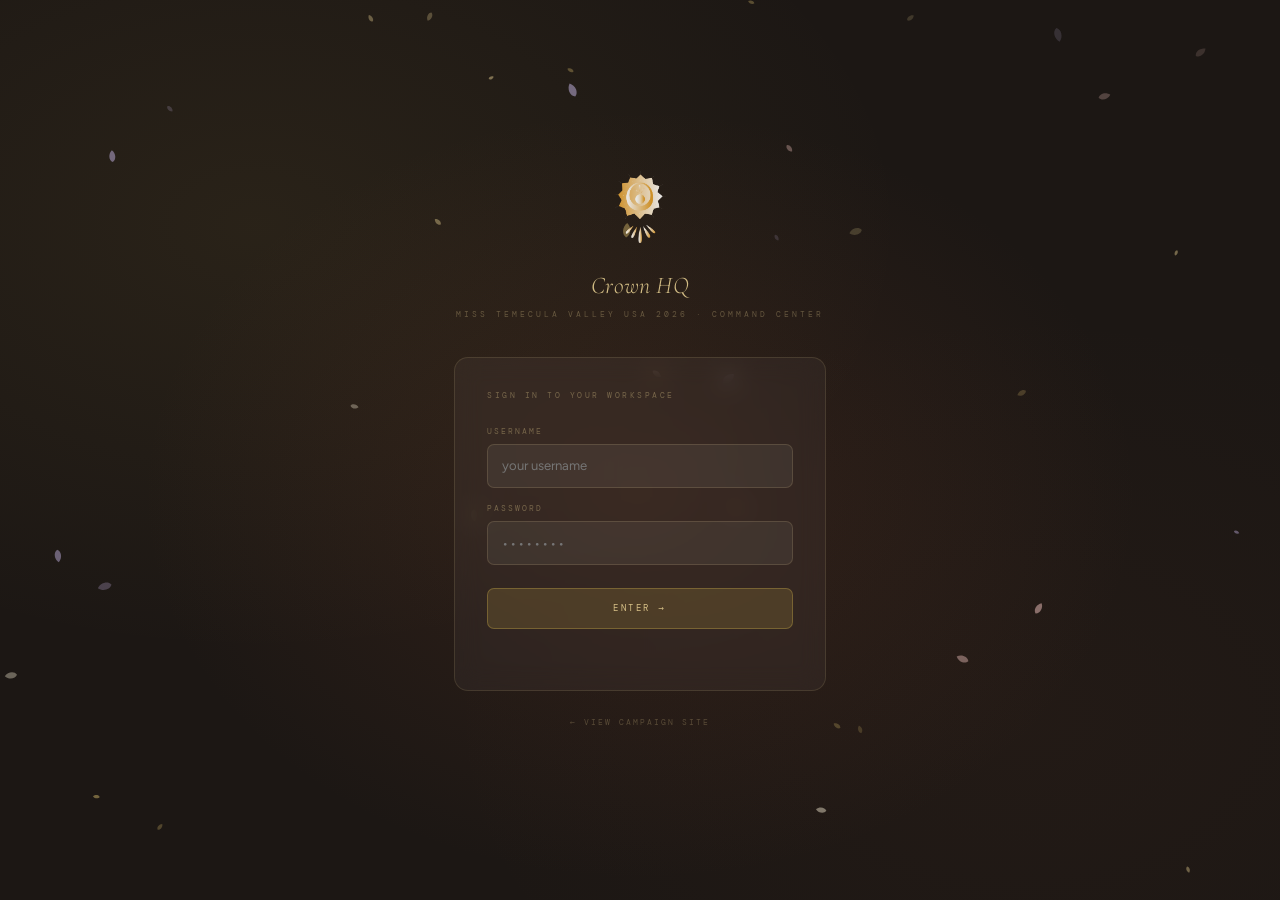
==== index.html @ e9ed10e1 "updated edit mode" ====
<!DOCTYPE html>
<html lang="en">
<head>
<meta charset="UTF-8">
<meta name="viewport" content="width=device-width, initial-scale=1.0">
<title>STARDOM — Amelia Arabe</title>
<link href="https://fonts.googleapis.com/css2?family=Cormorant:ital,wght@0,300;0,400;0,500;1,300;1,400;1,500&family=Plus+Jakarta+Sans:wght@300;400;500;600&family=DM+Mono:wght@300;400&display=swap" rel="stylesheet">
<link rel="stylesheet" href="styles.css">
<link rel="icon" href="data:image/svg+xml,<svg xmlns='http://www.w3.org/2000/svg' viewBox='0 0 100 100'><text y='.9em' font-size='90'>✦</text></svg>">

</head>
<body>

<!-- LOGIN -->
<div id="login">
  <canvas id="petal-canvas" style="position:absolute;inset:0;width:100%;height:100%;pointer-events:none;z-index:1"></canvas>
  <div class="login-bg"></div>

  <div style="
    position:relative;z-index:2;
    display:flex;flex-direction:column;align-items:center;
    width:100%;max-width:420px;padding:0 1.5rem;
  ">
    <!-- Logo -->
    <img src="assets/Library of morenita logo fancy.png" alt="Library of Morenita"
      style="height:72px;width:auto;margin-bottom:1.6rem;opacity:.9;"
      onerror="this.style.display='none';document.getElementById('logo-text-fallback').style.display='block'">
    <div id="logo-text-fallback" style="display:none;font-family:var(--fd);font-size:2rem;font-style:italic;color:rgba(240,216,152,.7);margin-bottom:1.6rem">Library of Morenita</div>

    <!-- Title -->
    <div style="
      font-family:var(--fd);font-size:1.5rem;font-weight:300;
      font-style:italic;color:rgba(240,216,152,.85);
      text-align:center;margin-bottom:.3rem;letter-spacing:.01em;
    ">Crown HQ</div>
    <div style="
      font-family:var(--fm);font-size:.52rem;letter-spacing:3px;
      text-transform:uppercase;color:rgba(240,216,152,.3);
      text-align:center;margin-bottom:2.2rem;
    ">Miss Temecula Valley USA 2026 &middot; Command Center</div>

    <!-- Login card -->
    <div style="
      background:rgba(250,247,242,.04);
      border:0.5px solid rgba(240,216,152,.12);
      border-radius:14px;padding:2rem;width:100%;
      backdrop-filter:blur(12px);
    ">
      <div style="
        font-family:var(--fm);font-size:.52rem;letter-spacing:2.5px;
        text-transform:uppercase;color:rgba(240,216,152,.35);
        margin-bottom:1.4rem;
      ">Sign in to your workspace</div>

      <div style="margin-bottom:.9rem;">
        <label style="
          font-family:var(--fm);font-size:.5rem;letter-spacing:2px;
          text-transform:uppercase;color:rgba(240,216,152,.35);
          display:block;margin-bottom:.45rem;
        ">Username</label>
        <input id="login-username" type="text" autocomplete="username"
          placeholder="your username"
          onkeydown="if(event.key==='Enter')document.getElementById('login-password').focus()"
          style="
            width:100%;padding:.7rem .9rem;
            background:rgba(250,247,242,.06);
            border:0.5px solid rgba(240,216,152,.15);
            border-radius:7px;color:rgba(250,247,242,.85);
            font-family:var(--fb);font-size:.82rem;outline:none;
            transition:border-color .2s;
          "
          onfocus="this.style.borderColor='rgba(240,216,152,.4)'"
          onblur="this.style.borderColor='rgba(240,216,152,.15)'">
      </div>

      <div style="margin-bottom:1.4rem;">
        <label style="
          font-family:var(--fm);font-size:.5rem;letter-spacing:2px;
          text-transform:uppercase;color:rgba(240,216,152,.35);
          display:block;margin-bottom:.45rem;
        ">Password</label>
        <input id="login-password" type="password" autocomplete="current-password"
          placeholder="&bull;&bull;&bull;&bull;&bull;&bull;&bull;&bull;"
          onkeydown="if(event.key==='Enter')submitUnifiedLogin()"
          style="
            width:100%;padding:.7rem .9rem;
            background:rgba(250,247,242,.06);
            border:0.5px solid rgba(240,216,152,.15);
            border-radius:7px;color:rgba(250,247,242,.85);
            font-family:var(--fb);font-size:.82rem;outline:none;
            letter-spacing:.15em;transition:border-color .2s;
          "
          onfocus="this.style.borderColor='rgba(240,216,152,.4)'"
          onblur="this.style.borderColor='rgba(240,216,152,.15)'">
      </div>

      <button onclick="submitUnifiedLogin()" style="
        width:100%;padding:.8rem;
        background:rgba(201,168,76,.18);
        border:0.5px solid rgba(201,168,76,.35);
        border-radius:7px;
        font-family:var(--fm);font-size:.58rem;
        letter-spacing:2.5px;text-transform:uppercase;
        color:rgba(240,216,152,.85);cursor:pointer;
        transition:all .2s;
      "
      onmouseover="this.style.background='rgba(201,168,76,.28)';this.style.borderColor='rgba(201,168,76,.55)'"
      onmouseout="this.style.background='rgba(201,168,76,.18)';this.style.borderColor='rgba(201,168,76,.35)'">
        Enter &rarr;
      </button>

      <div id="login-error" style="
        font-family:var(--fm);font-size:.52rem;letter-spacing:1px;
        color:rgba(255,120,80,.6);text-align:center;
        margin-top:.8rem;min-height:1rem;
      "></div>
    </div>

    <!-- Back to campaign site -->
    <a href="public.html" style="
      margin-top:1.6rem;
      font-family:var(--fm);font-size:.52rem;letter-spacing:2px;
      text-transform:uppercase;color:rgba(240,216,152,.25);
      text-decoration:none;transition:color .2s;
    "
    onmouseover="this.style.color='rgba(240,216,152,.55)'"
    onmouseout="this.style.color='rgba(240,216,152,.25)'">
      &larr; View Campaign Site
    </a>
  </div>
</div>

<!-- APP -->
<div id="app">
  <div class="topbar">
    <div style="display:flex;align-items:center;gap:.55rem">
      <button class="hb" onclick="toggleSB()"><span></span><span></span><span></span></button>
      <div class="tb-logo">STARDOM <span style="font-family:var(--fm);font-size:.6rem;letter-spacing:2px;opacity:.5" id="logo-slot"><!-- LOGO --></span><span>✦ Amelia Arabe</span></div>
    </div>
    <div class="tb-r" id="tb-r">
      <div class="tb-date" id="tb-date" style="font-family:var(--fm);font-size:.55rem;letter-spacing:2px;color:rgba(240,216,152,.25);text-transform:uppercase"></div>
      <div class="tb-sync idle" id="tb-sync" title="Supabase sync status">
        <span class="tb-sync-dot"></span>
        <span id="tb-sync-text">Supabase ready</span>
      </div>
      <div class="tb-user">
        <div class="tb-av" id="tb-av">AA</div>
        <span class="tb-un" id="tb-un">Amelia</span>
      </div>
      <button class="tb-btn" onclick="toggleSearch()">Search</button>
      <button class="tb-btn" onclick="toggleQC()">+ Quick Add</button>
      <button id="em-btn" onclick="toggleEM()" style="display:none;font-family:var(--fm);font-size:.48rem;letter-spacing:2px;text-transform:uppercase;padding:.28rem .75rem;border-radius:20px;border:0.5px solid rgba(201,168,76,.25);background:transparent;color:rgba(201,168,76,.5);cursor:pointer;transition:all .18s" onmouseover="this.style.color='rgba(201,168,76,.9)';this.style.borderColor='rgba(201,168,76,.5)'" onmouseout="if(!this.classList.contains('on')){this.style.color='rgba(201,168,76,.5)';this.style.borderColor='rgba(201,168,76,.25)'}">Edit Mode</button>
      <button class="tb-btn" onclick="doSwitch()">Switch</button>
    </div>
  </div>
  <div class="layout">
    <div class="sidebar" id="sidebar"><div id="sb-nav"></div>
      <div class="sb-bot">
        <div class="sb-tl">July 10 · Competition</div>
        <div id="sb-countdown" style="font-family:var(--fd);font-size:1.6rem;font-style:italic;color:var(--ch);line-height:1;margin:.2rem 0 .1rem"></div>
        <div style="font-family:var(--fm);font-size:.48rem;letter-spacing:2px;color:rgba(240,216,152,.3);text-transform:uppercase">days remaining</div>
        <div style="height:2px;background:rgba(240,216,152,.1);border-radius:1px;overflow:hidden;margin-top:.5rem"><div id="sb-prog" style="height:100%;background:var(--ch3);transition:width 1s"></div></div>
        <div class="sb-tl" style="margin-top:.65rem">Logged in as</div>
        <div id="sb-role-name" style="font-family:var(--fb);font-size:.68rem;color:rgba(240,216,152,.5);font-weight:500"></div>
      </div>
    </div>
    <div class="main" id="main"></div>
  </div>
</div>

<!-- MODALS -->
<div class="ov" id="m-sponsor"><div class="modal">
  <h3>Add Sponsor</h3>
  <div class="fg-row"><div class="fg"><label>Company</label><input class="fi" id="s-name" placeholder="e.g. Paired Power"></div><div class="fg"><label>Category</label><select class="fs" id="s-cat"><option value="ev">Clean Energy</option><option value="fashion">Fashion</option><option value="auto">Automotive</option><option value="tech">Tech</option><option value="local">Local SD</option></select></div></div>
  <div class="fg-row"><div class="fg"><label>Ask Amount</label><input class="fi" id="s-ask" placeholder="$1,500"></div><div class="fg"><label>Status</label><select class="fs" id="s-status"><option value="new">New</option><option value="contacted">Contacted</option><option value="meeting">Meeting Set</option><option value="closed">Closed</option><option value="declined">Declined</option></select></div></div>
  <div class="fg"><label>Closed $ (if won)</label><input class="fi" id="s-amount" type="number" placeholder="0"></div>
  <div class="fg"><label>Notes</label><textarea class="ft" id="s-notes" placeholder="Contact, next steps..."></textarea></div>
  <div class="m-acts"><button class="btn bg" onclick="closeM('m-sponsor')">Cancel</button><button class="btn bp" onclick="addSponsor()">Save</button></div>
</div></div>

<div class="ov" id="m-status"><div class="modal">
  <h3 id="m-status-title">Update Sponsor</h3>
  <div class="fg"><label>Status</label><select class="fs" id="sm-status"><option value="new">New</option><option value="contacted">Contacted</option><option value="meeting">Meeting Set</option><option value="closed">Closed</option><option value="declined">Declined</option></select></div>
  <div class="fg"><label>Closed Amount ($)</label><input class="fi" id="sm-amount" type="number"></div>
  <div class="fg"><label>Notes</label><textarea class="ft" id="sm-notes"></textarea></div>
  <div class="m-acts"><button class="btn bg" onclick="closeM('m-status')">Cancel</button><button class="btn bd" onclick="delSponsor()">Delete</button><button class="btn bp" onclick="saveStatus()">Update</button></div>
</div></div>

<div class="ov" id="m-appt"><div class="modal">
  <h3>Add Appointment</h3>
  <div class="fg-row"><div class="fg"><label>Date</label><input class="fi" id="ap-date" type="date"></div><div class="fg"><label>Time</label><input class="fi" id="ap-time" type="time"></div></div>
  <div class="fg"><label>Title</label><input class="fi" id="ap-title" placeholder="e.g. Walk coaching"></div>
  <div class="fg-row"><div class="fg"><label>With</label><input class="fi" id="ap-who" placeholder="Coach name"></div><div class="fg"><label>Type</label><select class="fs" id="ap-type"><option value="coach">Pageant Coach</option><option value="styling">Styling</option><option value="hair">Hair & Makeup</option><option value="fitness">Fitness</option><option value="photo">Photography</option></select></div></div>
  <div class="fg"><label>Notes</label><textarea class="ft" id="ap-notes" placeholder="Prep notes..."></textarea></div>
  <div class="m-acts"><button class="btn bg" onclick="closeM('m-appt')">Cancel</button><button class="btn bp" onclick="addAppt()">Save</button></div>
</div></div>

<div class="ov" id="m-msg"><div class="modal">
  <h3>Send Message</h3>
  <div class="fg"><label>To</label><select class="fs" id="msg-to"><option value="amelia">Amelia</option><option value="laneea">Laneea</option><option value="hmu">Hair & Makeup</option><option value="trainer">Donovan</option><option value="team">Whole Team</option></select></div>
  <div class="fg"><label>Message</label><textarea class="ft" id="msg-body" placeholder="Type your message..." style="min-height:90px"></textarea></div>
  <div class="m-acts"><button class="btn bg" onclick="closeM('m-msg')">Cancel</button><button class="btn bp" onclick="sendMsg()">Send</button></div>
</div></div>

<div class="ov" id="m-portal-login"><div class="modal">
  <h3 id="portal-login-title">Portal Access</h3>
  <div style="display:flex;gap:.45rem;margin-bottom:.9rem;flex-wrap:wrap">
    <button class="btn bg" onclick="setPortalAuthMode('login')">Sign In</button>
    <button class="btn bg" onclick="setPortalAuthMode('create')">Create Account</button>
    <div id="portal-login-mode-label" style="font-family:var(--fm);font-size:.58rem;color:var(--wg);letter-spacing:2px;text-transform:uppercase;display:flex;align-items:center">Sign In</div>
  </div>
  <div class="fg" id="portal-signup-name-wrap" style="display:none"><label>Name</label><input class="fi" id="portal-login-name" placeholder="Your name"></div>
  <div class="fg" id="portal-signup-company-wrap" style="display:none"><label>Company / Studio</label><input class="fi" id="portal-login-company" placeholder="Company or studio"></div>
  <div class="fg" style="display:none"><label>Email</label><input class="fi" id="portal-login-email" type="email" placeholder="name@company.com"></div>
  <div class="fg"><label>Username</label><input class="fi" id="portal-login-username" placeholder="username"></div>
  <div class="fg"><label>Password</label><input class="fi" id="portal-login-password" type="password" placeholder="password" onkeydown="if(event.key==='Enter')submitPortalLogin()"></div>
  <div id="portal-login-hint" style="font-family:var(--fm);font-size:.55rem;color:var(--wg);line-height:1.6"></div>
  <div class="m-acts"><button class="btn bg" onclick="closeM('m-portal-login')">Cancel</button><button class="btn bp" id="portal-login-submit" onclick="submitPortalLogin()">Sign In</button></div>
</div></div>

<div class="ov" id="m-workout"><div class="modal">
  <h3>Add Workout</h3>
  <div class="fg-row"><div class="fg"><label>Day</label><select class="fs" id="wk-day"><option>Monday</option><option>Tuesday</option><option>Wednesday</option><option>Thursday</option><option>Friday</option><option>Saturday</option><option>Sunday</option></select></div><div class="fg"><label>Focus</label><input class="fi" id="wk-focus" placeholder="e.g. Posture + Core"></div></div>
  <div class="fg"><label>Exercises (Name · Sets)</label><textarea class="ft" id="wk-exercises" placeholder="Glute bridges · 4x15&#10;Plank · 3x45s"></textarea></div>
  <div class="fg"><label>Notes for Amelia</label><textarea class="ft" id="wk-notes" placeholder="Focus cues..."></textarea></div>
  <div class="m-acts"><button class="btn bg" onclick="closeM('m-workout')">Cancel</button><button class="btn bp" onclick="addWorkout()">Save</button></div>
</div></div>

<div class="ov" id="m-ev"><div class="modal">
  <h3>Add Event</h3>
  <div class="fg"><label>Title</label><input class="fi" id="ev-title" placeholder="e.g. Runway coaching"></div>
  <div class="fg-row"><div class="fg"><label>Date</label><input class="fi" id="ev-date" type="date"></div><div class="fg"><label>Time</label><input class="fi" id="ev-time" type="time"></div></div>
  <div class="fg-row"><div class="fg"><label>Duration (hrs)</label><input class="fi" id="ev-dur" type="number" value="1" min="0.5" step="0.5"></div><div class="fg"><label>Type</label><select class="fs" id="ev-type"><option value="coach">Pageant Coach</option><option value="styling">Styling</option><option value="hair">Hair & Makeup</option><option value="fitness">Fitness</option><option value="photo">Photography</option></select></div></div>
  <div class="fg"><label>With</label><input class="fi" id="ev-who" placeholder="Who"></div>
  <div class="m-acts"><button class="btn bg" onclick="S._editingEvId=null;var sb=document.querySelector('#m-ev .btn.bp');if(sb)sb.textContent='Save';closeM('m-ev')">Cancel</button><button class="btn bd" id="ev-del-btn" style="display:none" onclick="deleteCalEvent()">Delete</button><button class="btn bp" onclick="addEvent()">Save</button></div>
</div></div>

<!-- SEARCH OVERLAY -->
<div id="search-overlay" style="display:none;position:fixed;inset:0;background:rgba(26,19,64,.92);z-index:800;padding:5rem 1rem 1rem;backdrop-filter:blur(8px)">
  <div style="max-width:560px;margin:0 auto">
    <div style="display:flex;gap:.5rem;margin-bottom:1rem">
      <input id="search-input" placeholder="Search sponsors, articles, events, cards..." style="flex:1;background:rgba(255,255,255,.08);border:1px solid rgba(216,212,236,.2);border-radius:3px;padding:.65rem 1rem;font-family:var(--fb);font-size:.9rem;color:var(--ch);outline:none" oninput="runSearch(this.value)">
      <button onclick="toggleSearch()" style="background:none;border:1px solid rgba(216,212,236,.2);border-radius:3px;padding:.65rem .85rem;color:var(--ch);cursor:pointer;font-family:var(--fm);font-size:.6rem">ESC</button>
    </div>
    <div id="search-results" style="display:flex;flex-direction:column;gap:.35rem;max-height:60vh;overflow-y:auto"></div>
  </div>
</div>

<!-- QUICK CAPTURE OVERLAY -->
<div id="qc-overlay" style="display:none;position:fixed;inset:0;background:rgba(26,19,64,.92);z-index:800;padding:5rem 1rem 1rem;backdrop-filter:blur(8px)">
  <div style="max-width:480px;margin:0 auto">
    <div style="font-family:var(--fd);font-size:1.4rem;font-style:italic;color:var(--ch);margin-bottom:.85rem;text-align:center">Quick Capture</div>
    <textarea id="qc-text" placeholder="Drop a thought, link, task, or idea..." style="width:100%;min-height:100px;background:rgba(255,255,255,.08);border:1px solid rgba(216,212,236,.2);border-radius:3px;padding:.85rem 1rem;font-family:var(--fb);font-size:.88rem;color:var(--ch);outline:none;resize:none;line-height:1.7"></textarea>
    <div style="font-family:var(--fm);font-size:.52rem;color:rgba(216,212,236,.35);margin-top:.45rem;margin-bottom:.65rem;letter-spacing:1px">→ drops into Discussion · General</div>
    <div style="display:flex;gap:.5rem">
      <button onclick="submitQC()" style="background:var(--tz3);border:none;border-radius:3px;padding:.45rem 1.25rem;font-family:var(--fb);font-size:.75rem;font-weight:600;color:var(--ch);cursor:pointer">Capture</button>
      <button onclick="toggleQC()" style="background:none;border:1px solid rgba(216,212,236,.2);border-radius:3px;padding:.45rem .85rem;font-family:var(--fm);font-size:.6rem;color:rgba(216,212,236,.5);cursor:pointer">Cancel</button>
    </div>
  </div>
</div>

<div class="toast" id="toast">Saved</div>


<script>
// ═══ PETALS ══════════════════════════════════════════════════
(function(){
  var canvas=document.getElementById('petal-canvas');
  if(!canvas)return;
  var ctx=canvas.getContext('2d');
  var petals=[];
  var W,H;
  function resize(){W=canvas.width=window.innerWidth;H=canvas.height=window.innerHeight;}
  resize();
  window.addEventListener('resize',resize);
  var colors=['rgba(240,216,152,','rgba(242,196,192,','rgba(200,184,232,','rgba(212,184,106,','rgba(255,245,220,'];
  function makePetal(){
    return {x:Math.random()*W,y:H+Math.random()*120,size:3+Math.random()*5,
      speedY:-(0.4+Math.random()*0.7),speedX:(Math.random()-.5)*0.4,
      rot:Math.random()*Math.PI*2,rotSpeed:(Math.random()-.5)*0.015,
      opacity:0.15+Math.random()*0.35,color:colors[Math.floor(Math.random()*colors.length)],
      wobble:Math.random()*Math.PI*2,wobbleSpeed:0.01+Math.random()*0.02};
  }
  for(var i=0;i<38;i++){var p=makePetal();p.y=Math.random()*H;petals.push(p);}
  function drawPetal(p){
    ctx.save();ctx.translate(p.x,p.y);ctx.rotate(p.rot);ctx.globalAlpha=p.opacity;
    ctx.fillStyle=p.color+'1)';ctx.beginPath();
    ctx.moveTo(0,-p.size);
    ctx.bezierCurveTo(p.size*.6,-p.size*.5,p.size*.6,p.size*.5,0,p.size*.8);
    ctx.bezierCurveTo(-p.size*.6,p.size*.5,-p.size*.6,-p.size*.5,0,-p.size);
    ctx.fill();ctx.restore();
  }
  function tick(){
    var loginEl=document.getElementById('login');
    if(!loginEl||loginEl.style.display==='none'){ctx.clearRect(0,0,W,H);return;}
    ctx.clearRect(0,0,W,H);
    for(var i=0;i<petals.length;i++){
      var p=petals[i];
      p.wobble+=p.wobbleSpeed;p.x+=p.speedX+Math.sin(p.wobble)*.3;
      p.y+=p.speedY;p.rot+=p.rotSpeed;
      if(p.y<-20)petals[i]=makePetal();
      drawPetal(p);
    }
    requestAnimationFrame(tick);
  }
  tick();
})();

</script>


<div class="ov" id="m-goals"><div class="modal" style="max-width:560px">
  <h3>Edit Career Goals</h3>
  <div id="goal-editor-list"></div>
  <button class="btn bg" style="margin-top:.5rem;font-size:.65rem;width:100%" onclick="addGoalRow()">+ Add Goal</button>
  <div class="m-acts"><button class="btn bg" onclick="closeM('m-goals')">Cancel</button><button class="btn bp" onclick="saveGoals()">Save All</button></div>
</div></div>
<script src="app.js?v=20260331i"></script>
</body>
</html>
---- styles.css ----
/* ═══════════════════════════════════════════════════════
   LIBRARY OF MORENITA — Internal Dashboard
   Warm editorial aesthetic · Ivory · Sienna · Gold
   ═══════════════════════════════════════════════════════ */

@import url('https://fonts.googleapis.com/css2?family=Cormorant+Garamond:ital,wght@0,300;0,400;0,500;0,600;1,300;1,400;1,500;1,600&family=Figtree:wght@300;400;500;600&family=DM+Mono:wght@300;400&display=swap');

:root {
  /* Warm core palette */
  --ink:   #1C1714;
  --char:  #2E2520;
  --st:    #3D3028;
  --muted: #7A6F68;
  --faint: #B0A89F;
  --dust:  #D0C8C0;

  /* Ivory backgrounds */
  --iv:    #FAF7F2;
  --iv2:   #F0EBE3;
  --iv3:   #E5DDD2;
  --iv4:   #D8CEBF;
  --wh:    #FFFFFF;

  /* Sienna — primary accent */
  --si:    #8B4A2F;
  --sil:   #C47A5A;
  --si2:   #A85C3A;
  --sip:   #F5EDE8;
  --si3:   #F0DDD5;

  /* Gold — secondary accent */
  --go:    #C9A84C;
  --go2:   #A07830;
  --gop:   #FBF5E6;
  --go3:   #F5EDD4;

  /* Sage — success / fitness */
  --sg:    #4A5E48;
  --sg2:   #6A8A68;
  --sgp:   #EBF0EA;
  --sal:   #8FA68D;

  /* Warm neutrals for borders */
  --bd:    rgba(28,23,20,0.10);
  --bdm:   rgba(28,23,20,0.18);
  --bds:   rgba(28,23,20,0.06);

  /* Role accent colors — warm versions */
  --lv:    #7A5A8A;  --lv2: #9A7AAA;  --lvp: #F0EAF5;
  --bl:    #8B6A5A;  --bl2: #A08070;  --bl3: #F5EDE8;
  --ch:    var(--si); --ch2: var(--sil); --ch3: var(--si2);
  --ch4:   var(--sip); --ch5: var(--iv); --ch6: var(--iv2);
  --tz:    var(--ink); --tz2: var(--char); --tz3: var(--muted);
  --tz4:   var(--go); --tz5: var(--iv3);
  --du:    var(--iv3);

  /* Typography */
  --fd:    'Cormorant Garamond', Georgia, serif;
  --fb:    'Figtree', system-ui, sans-serif;
  --fm:    'DM Mono', monospace;

  /* Layout */
  --sb:    220px;
  --r:     6px;
  --rl:    10px;
}

* { margin:0; padding:0; box-sizing:border-box; }
html, body { height:100%; width:100%; overflow:hidden; }
body {
  font-family: var(--fb);
  background: var(--iv);
  color: var(--ink);
  display: flex;
  flex-direction: column;
  min-height: 100dvh;
  -webkit-text-size-adjust: 100%;
  font-size: 13px;
  line-height: 1.5;
}
img, svg, video, canvas { max-width: 100%; }
button, input, select, textarea { font: inherit; }
::-webkit-scrollbar { width: 3px; height: 3px; }
::-webkit-scrollbar-thumb { background: var(--iv4); border-radius: 2px; }

/* ── LOGIN ──────────────────────────────────────────── */
#login {
  position: fixed; inset: 0;
  background: var(--ink);
  z-index: 999;
  display: flex; align-items: center; justify-content: center; flex-direction: column;
  gap: 1.5rem;
  padding: max(1rem, env(safe-area-inset-top)) max(1rem, env(safe-area-inset-right))
           max(1rem, env(safe-area-inset-bottom)) max(1rem, env(safe-area-inset-left));
}
.login-bg {
  position: absolute; inset: 0; pointer-events: none;
  background:
    radial-gradient(ellipse at 50% 55%, rgba(139,74,47,.18) 0%, transparent 55%),
    radial-gradient(ellipse at 20% 25%, rgba(201,168,76,.08) 0%, transparent 45%),
    radial-gradient(ellipse at 80% 80%, rgba(139,74,47,.06) 0%, transparent 40%);
}
.login-logo {
  font-family: var(--fd); font-size: 2.4rem; font-style: italic;
  color: rgba(250,247,242,.85); text-align: center; line-height: 1;
  position: relative; z-index: 2; letter-spacing: .04em;
}
.login-logo small {
  display: block; font-family: var(--fm); font-size: .48rem;
  letter-spacing: 6px; color: rgba(250,247,242,.2); text-transform: uppercase;
  font-style: normal; margin-top: .6rem;
}

/* ── APP SHELL ──────────────────────────────────────── */
#app { display: none; flex-direction: column; height: 100%; min-height: 100dvh; }
#app.on { display: flex; }

/* ── TOPBAR ─────────────────────────────────────────── */
.topbar {
  min-height: 50px;
  background: var(--ink);
  display: flex; align-items: center; justify-content: space-between;
  padding: 0 1.25rem;
  flex-shrink: 0;
  border-bottom: 0.5px solid rgba(240,216,152,.08);
  gap: .75rem;
}
.tb-logo {
  font-family: var(--fd); font-size: 1.1rem; font-style: italic;
  color: rgba(250,247,242,.8);
  display: flex; align-items: center; gap: .5rem;
}
.tb-logo span { color: rgba(201,168,76,.6); font-size: .8rem; }
.tb-r { display: flex; align-items: center; gap: .5rem; min-width: 0; }
.tb-sync {
  display: flex; align-items: center; gap: .3rem;
  padding: .22rem .5rem; border-radius: 4px;
  border: 0.5px solid rgba(201,168,76,.15);
  background: rgba(201,168,76,.05);
  font-family: var(--fm); font-size: .48rem;
  letter-spacing: 1.5px; text-transform: uppercase;
  color: rgba(201,168,76,.5); white-space: nowrap; transition: all .2s;
}
.tb-sync-dot { width: 5px; height: 5px; border-radius: 50%; background: currentColor; opacity: .8; flex-shrink: 0; }
.tb-sync.idle { color: rgba(201,168,76,.45); }
.tb-sync.saving { color: var(--go); border-color: rgba(201,168,76,.3); background: rgba(201,168,76,.08); }
.tb-sync.saved { color: #8FA68D; border-color: rgba(143,166,141,.3); background: rgba(143,166,141,.08); }
.tb-sync.error { color: #C47A5A; border-color: rgba(196,122,90,.3); background: rgba(196,122,90,.08); }
.tb-user {
  display: flex; align-items: center; gap: .4rem;
  background: rgba(250,247,242,.06); padding: .22rem .6rem; border-radius: 4px;
}
.tb-av {
  width: 22px; height: 22px; border-radius: 50%;
  display: flex; align-items: center; justify-content: center;
  font-family: var(--fm); font-size: .52rem; font-weight: 700;
  color: var(--ink); flex-shrink: 0;
}
.tb-un { font-family: var(--fm); font-size: .55rem; color: rgba(250,247,242,.5); letter-spacing: 1px; }
.tb-date { font-family: var(--fm); font-size: .48rem; letter-spacing: 2px; color: rgba(250,247,242,.2); text-transform: uppercase; }
.tb-btn {
  font-family: var(--fm); font-size: .52rem; padding: .22rem .52rem;
  border-radius: 4px; border: 0.5px solid rgba(250,247,242,.12);
  background: transparent; color: rgba(250,247,242,.35);
  cursor: pointer; transition: all .18s;
}
.tb-btn:hover { border-color: rgba(250,247,242,.3); color: rgba(250,247,242,.65); }
.tb-btn.em { background: var(--si); color: white; border-color: var(--si); }
.tb-btn.em:hover { background: var(--sil); }
.hb { background: none; border: none; cursor: pointer; display: none; flex-direction: column; gap: 3.5px; padding: 3px; }
.hb span { width: 17px; height: 1.5px; background: rgba(250,247,242,.6); display: block; border-radius: 1px; }

/* ── LAYOUT ─────────────────────────────────────────── */
.layout { display: flex; flex: 1; overflow: hidden; min-height: 0; min-width: 0; }

/* ── SIDEBAR ────────────────────────────────────────── */
.sidebar {
  width: var(--sb);
  background: var(--ink);
  flex-shrink: 0;
  display: flex; flex-direction: column;
  border-right: 0.5px solid rgba(250,247,242,.05);
  overflow-y: auto;
}
.nav-i {
  display: flex; align-items: center; gap: .55rem;
  padding: .52rem 1rem; cursor: pointer;
  transition: background .12s; position: relative;
  border-radius: 0;
}
.nav-i:hover { background: rgba(250,247,242,.04); }
.nav-i.on { background: rgba(201,168,76,.08); }
.nav-i.on::before {
  content: ''; position: absolute; left: 0; top: 20%; height: 60%;
  width: 2px; background: var(--go); border-radius: 0 2px 2px 0;
}
.nav-ico { font-size: .88rem; width: 18px; text-align: center; flex-shrink: 0; }
.nav-lbl { font-family: var(--fb); font-size: .71rem; font-weight: 400; color: rgba(250,247,242,.38); }
.nav-i.on .nav-lbl { color: rgba(250,247,242,.88); font-weight: 500; }
.nav-i:hover .nav-lbl { color: rgba(250,247,242,.6); }
.nav-badge {
  margin-left: auto; font-family: var(--fm); font-size: .46rem;
  background: rgba(201,168,76,.2); color: var(--go);
  padding: .1rem .32rem; border-radius: 3px; font-weight: 700;
  border: 0.5px solid rgba(201,168,76,.25);
}
.sb-sect {
  padding: .65rem 1rem .15rem;
  font-family: var(--fm); font-size: .45rem;
  letter-spacing: 3px; color: rgba(250,247,242,.18); text-transform: uppercase;
}
.sb-bot {
  margin-top: auto; padding: .65rem;
  border-top: 0.5px solid rgba(250,247,242,.05);
}
.sb-tl { font-family: var(--fm); font-size: .45rem; letter-spacing: 3px; color: rgba(250,247,242,.18); text-transform: uppercase; margin-bottom: .35rem; }
.sb-m { display: flex; align-items: center; gap: .35rem; padding: .2rem 0; }
.sb-dot { width: 5px; height: 5px; border-radius: 50%; background: var(--sg2); flex-shrink: 0; }
.sb-mn { font-family: var(--fm); font-size: .56rem; color: rgba(250,247,242,.35); }

/* Sidebar countdown / progress */
.sb-countdown-wrap { margin: 0 .65rem .65rem; padding: .85rem; background: rgba(201,168,76,.06); border: 0.5px solid rgba(201,168,76,.12); border-radius: 6px; }
#sb-countdown { font-family: var(--fd); font-size: 1.8rem; color: var(--go); font-style: italic; line-height: 1; }
.sb-prog-bar { height: 2px; background: rgba(250,247,242,.08); border-radius: 1px; overflow: hidden; margin: .4rem 0 .25rem; }
#sb-prog { height: 100%; background: var(--go); border-radius: 1px; transition: width .6s; }
#sb-role-name { font-family: var(--fm); font-size: .48rem; letter-spacing: 2px; color: rgba(201,168,76,.4); text-transform: uppercase; }

/* ── MAIN ───────────────────────────────────────────── */
.main {
  flex: 1; overflow-y: auto; -webkit-overflow-scrolling: touch;
  display: flex; flex-direction: column;
  background: var(--iv); min-width: 0; min-height: 0;
}

/* ── PANEL HEADER ───────────────────────────────────── */
.ph {
  padding: 1.2rem 1.75rem .85rem;
  border-bottom: 0.5px solid var(--iv3);
  flex-shrink: 0;
  background: var(--wh);
  display: flex; align-items: flex-start; justify-content: space-between;
  gap: 1rem; flex-wrap: wrap;
}
.ph-tag { font-family: var(--fm); font-size: .48rem; letter-spacing: 3.5px; color: var(--muted); text-transform: uppercase; margin-bottom: .15rem; }
.ph-title { font-family: var(--fd); font-size: 1.55rem; font-weight: 300; color: var(--ink); line-height: 1; }
.ph-title em { font-style: italic; color: var(--si); }
.ph-acts { display: flex; gap: .35rem; flex-wrap: wrap; align-items: center; }

/* ── BUTTONS ────────────────────────────────────────── */
.btn {
  font-family: var(--fb); font-size: .67rem; font-weight: 500;
  padding: .38rem .9rem; border-radius: 5px; border: none;
  cursor: pointer; transition: all .15s;
  white-space: nowrap; display: inline-flex; align-items: center;
  justify-content: center; min-height: 36px; touch-action: manipulation;
}
.bp { background: var(--ink); color: rgba(250,247,242,.88); }
.bp:hover { background: var(--char); }
.bc { background: var(--si); color: white; }
.bc:hover { background: var(--si2); }
.bg { background: transparent; color: var(--muted); border: 0.5px solid var(--iv3); }
.bg:hover { border-color: var(--sil); color: var(--si); background: var(--sip); }
.bd { background: transparent; color: var(--go2); border: 0.5px solid rgba(201,168,76,.3); }
.bd:hover { background: var(--gop); }

/* ── PANEL BODY ─────────────────────────────────────── */
.pb { flex: 1; overflow-y: auto; -webkit-overflow-scrolling: touch; padding: 1.35rem 1.75rem; min-width: 0; }

/* ── GRIDS ──────────────────────────────────────────── */
.g2 { display: grid; grid-template-columns: 1fr 1fr; gap: .85rem; }
.g3 { display: grid; grid-template-columns: repeat(3, 1fr); gap: .85rem; }
.g4 { display: grid; grid-template-columns: repeat(4, 1fr); gap: .65rem; }

/* ── CARDS ──────────────────────────────────────────── */
.card {
  background: var(--wh); border-radius: var(--rl); padding: 1.1rem;
  border: 0.5px solid var(--iv3);
  margin-bottom: .75rem;
}
.card:last-child { margin-bottom: 0; }
.cl { font-family: var(--fm); font-size: .48rem; letter-spacing: 2.5px; color: var(--muted); text-transform: uppercase; margin-bottom: .55rem; }

/* ── STATS ──────────────────────────────────────────── */
.stat { background: var(--wh); border-radius: var(--rl); padding: 1rem; border-top: 2.5px solid var(--iv3); border: 0.5px solid var(--iv3); border-top: 2.5px solid var(--si); }
.st-tz { border-top-color: var(--ink); }
.st-ch { border-top-color: var(--si); }
.st-bl { border-top-color: var(--go); }
.st-sg { border-top-color: var(--sg2); }
.st-lv { border-top-color: var(--lv); }
.sn { font-family: var(--fd); font-size: 1.85rem; font-style: italic; color: var(--ink); line-height: 1; margin-bottom: .1rem; }
.sl { font-family: var(--fm); font-size: .48rem; letter-spacing: 2px; color: var(--muted); text-transform: uppercase; }
.prog { height: 3px; background: var(--iv3); border-radius: 2px; overflow: hidden; margin: .35rem 0 .15rem; }
.pf { height: 100%; border-radius: 2px; transition: width .8s cubic-bezier(.34,1.56,.64,1); }
.pf-c { background: var(--si); }
.pf-t { background: var(--ink); }
.pf-s { background: var(--sg2); }
.pl { font-family: var(--fm); font-size: .5rem; color: var(--muted); }

/* ── TIMELINE ───────────────────────────────────────── */
.tl { display: flex; gap: .75rem; padding: .5rem 0; border-bottom: 0.5px solid var(--iv3); align-items: flex-start; }
.tl:last-child { border-bottom: none; }
.tl-d { width: 7px; height: 7px; border-radius: 50%; flex-shrink: 0; margin-top: 3px; }
.tl-dt { font-family: var(--fm); font-size: .55rem; color: var(--si); min-width: 56px; }
.tl-t { font-size: .76rem; color: var(--muted); line-height: 1.5; }
.tl-t strong { color: var(--ink); display: block; font-size: .78rem; }
.tag { font-family: var(--fm); font-size: .46rem; padding: .1rem .38rem; border-radius: 3px; }
.tu { background: var(--iv2); color: var(--muted); }
.ta { background: var(--sip); color: var(--si); }

/* ── OATH / NORTH STARS ─────────────────────────────── */
.oath {
  background: var(--ink); border-radius: var(--rl);
  padding: 2rem; margin-bottom: .85rem;
  position: relative; overflow: hidden;
  border: 0.5px solid rgba(201,168,76,.1);
}
.oath-glow {
  position: absolute; top: -40%; right: -20%; width: 60%; height: 200%;
  background: radial-gradient(circle, rgba(201,168,76,.06) 0%, transparent 65%);
  pointer-events: none;
}
.oath-label { font-family: var(--fm); font-size: .48rem; letter-spacing: 4px; color: rgba(201,168,76,.3); text-transform: uppercase; margin-bottom: .85rem; position: relative; z-index: 2; }
.oath-text { font-family: var(--fd); font-size: clamp(1.1rem, 2.5vw, 1.6rem); font-style: italic; color: rgba(250,247,242,.85); line-height: 1.5; position: relative; z-index: 2; font-weight: 300; }
.oath-attr { font-family: var(--fm); font-size: .5rem; color: rgba(201,168,76,.3); margin-top: .85rem; letter-spacing: 2px; position: relative; z-index: 2; }
.ns-grid { display: grid; grid-template-columns: repeat(4, 1fr); gap: .65rem; margin-bottom: .85rem; }
.ns-card { background: var(--wh); border-radius: var(--rl); padding: 1rem; border-left: 2.5px solid var(--iv3); border: 0.5px solid var(--iv3); border-left: 2.5px solid var(--si); position: relative; overflow: hidden; }
.ns-card.compassion { border-left-color: var(--go); }
.ns-card.energy { border-left-color: var(--si); }
.ns-card.fashion { border-left-color: var(--sg2); }
.ns-card.pageant { border-left-color: var(--ink); }
.ns-icon { font-size: 1rem; margin-bottom: .35rem; }
.ns-title { font-family: var(--fm); font-size: .48rem; letter-spacing: 2.5px; color: var(--muted); text-transform: uppercase; margin-bottom: .3rem; }
.ns-text { font-family: var(--fd); font-style: italic; font-size: .9rem; color: var(--ink); line-height: 1.6; }

/* ── GOALS ──────────────────────────────────────────── */
.goal-item { display: flex; align-items: center; gap: .65rem; padding: .5rem 0; border-bottom: 0.5px solid var(--iv3); }
.goal-item:last-child { border-bottom: none; }
.goal-ico { font-size: .95rem; flex-shrink: 0; width: 22px; text-align: center; }
.goal-name { font-size: .8rem; color: var(--ink); flex: 1; font-weight: 500; }
.goal-val { font-family: var(--fd); font-size: .88rem; font-style: italic; color: var(--si); }
.goal-bar { height: 2px; background: var(--iv3); border-radius: 2px; overflow: hidden; margin-top: .2rem; }
.goal-fill { height: 100%; border-radius: 2px; background: var(--si); transition: width .8s; }
.goal-check { width: 17px; height: 17px; border-radius: 50%; border: 1.5px solid var(--iv3); flex-shrink: 0; display: flex; align-items: center; justify-content: center; cursor: pointer; transition: all .15s; }
.goal-check:hover { border-color: var(--sal); }
.goal-check.done { background: var(--sg2); border-color: var(--sg2); }
.goal-check.done::after { content: '✓'; font-size: .52rem; color: white; }

/* ── CONTACTS ───────────────────────────────────────── */
.pc-card, .reg-card { margin-bottom: 0; }
.pc-list { display: flex; flex-direction: column; gap: .65rem; }
.pc-row { display: flex; justify-content: space-between; align-items: flex-start; gap: .75rem; padding: .55rem 0; border-bottom: 0.5px solid var(--iv3); }
.pc-row:last-child { border-bottom: none; }
.pc-name { font-size: .82rem; font-weight: 600; color: var(--ink); }
.pc-role { font-size: .7rem; color: var(--muted); line-height: 1.5; }
.pc-meta { display: flex; flex-wrap: wrap; justify-content: flex-end; gap: .35rem; }
.pc-chip, .pc-link {
  background: transparent; border: 0.5px solid var(--iv3); border-radius: 4px;
  padding: .26rem .52rem; font-family: var(--fm); font-size: .5rem;
  color: var(--muted); cursor: pointer;
  display: inline-flex; align-items: center; justify-content: center;
  min-height: 36px; touch-action: manipulation; transition: all .15s;
}
.pc-chip:hover, .pc-link:hover { border-color: var(--sil); color: var(--si); background: var(--sip); }
.pc-links { display: flex; gap: .35rem; flex-wrap: wrap; margin-top: .8rem; }
.reg-head { font-family: var(--fd); font-size: 1.05rem; font-style: italic; color: var(--ink); margin-bottom: .15rem; }
.reg-sub { font-size: .75rem; color: var(--muted); line-height: 1.6; margin-bottom: .8rem; }
.reg-grid { display: grid; grid-template-columns: 1fr 1fr; gap: .55rem; margin-bottom: .85rem; }
.reg-item { background: var(--iv2); border-radius: var(--r); padding: .7rem .8rem; border: 0.5px solid var(--iv3); }
.reg-k { display: block; font-family: var(--fm); font-size: .46rem; letter-spacing: 2px; color: var(--si); text-transform: uppercase; margin-bottom: .2rem; }
.reg-item strong { display: block; font-size: .75rem; color: var(--ink); line-height: 1.5; }
.reg-actions { display: flex; gap: .4rem; flex-wrap: wrap; }

/* ── MESSAGES ───────────────────────────────────────── */
.msg-l { display: flex; flex-direction: column; gap: .65rem; padding-bottom: .75rem; }
.msg { display: flex; gap: .65rem; align-items: flex-start; }
.msg.me { flex-direction: row-reverse; }
.msg-av { width: 27px; height: 27px; border-radius: 50%; display: flex; align-items: center; justify-content: center; font-family: var(--fm); font-size: .52rem; font-weight: 700; flex-shrink: 0; }
.msg-bub { max-width: 78%; padding: .55rem .88rem; border-radius: 4px; font-size: .77rem; line-height: 1.6; }
.msg:not(.me) .msg-bub { background: var(--wh); border: 0.5px solid var(--iv3); color: var(--ink); border-radius: 0 8px 8px 8px; }
.msg.me .msg-bub { background: var(--ink); color: rgba(250,247,242,.85); border-radius: 8px 0 8px 8px; }
.msg-meta { font-family: var(--fm); font-size: .48rem; color: var(--muted); margin-top: .2rem; }
.msg.me .msg-meta { text-align: right; }
.msg-input { flex: 1; border: 0.5px solid var(--iv3); border-radius: 5px; padding: .42rem .85rem; font-family: var(--fb); font-size: .78rem; outline: none; background: var(--iv2); }
.msg-input:focus { border-color: var(--sil); }
.msg-send { background: var(--ink); color: rgba(250,247,242,.88); border: none; border-radius: 5px; padding: .42rem .95rem; font-family: var(--fb); font-size: .65rem; font-weight: 500; cursor: pointer; transition: background .15s; }
.msg-send:hover { background: var(--char); }
.msg-compose { padding: .65rem 1.75rem; border-top: 0.5px solid var(--iv3); background: var(--wh); display: flex; gap: .45rem; }

/* ── SPONSOR TABLE ──────────────────────────────────── */
.sp-tbl { width: 100%; border-collapse: collapse; }
.sp-table-wrap { overflow-x: auto; -webkit-overflow-scrolling: touch; }
.sp-tbl th {
  font-family: var(--fm); font-size: .48rem; letter-spacing: 2.5px;
  color: var(--muted); text-transform: uppercase;
  padding: .42rem .75rem; text-align: left;
  border-bottom: 0.5px solid var(--iv3); background: var(--iv2);
  position: sticky; top: 0;
}
.sp-tbl td { padding: .62rem .75rem; border-bottom: 0.5px solid var(--iv3); font-size: .76rem; color: var(--muted); vertical-align: middle; }
.sp-tbl tr:hover td { background: var(--iv2); }
.sp-tabbar {
  display: flex; gap: 0; border-bottom: 0.5px solid var(--iv3);
  background: var(--wh); padding: 0 1.75rem;
  flex-shrink: 0; overflow-x: auto; -webkit-overflow-scrolling: touch;
}
.sp-nm { font-weight: 600; color: var(--ink); display: block; }
.sp-lc { font-family: var(--fm); font-size: .53rem; color: var(--muted); }
.s-btn {
  font-family: var(--fm); font-size: .5rem; letter-spacing: 1px;
  padding: .15rem .52rem; border-radius: 4px;
  text-transform: uppercase; cursor: pointer; border: none; font-weight: 600;
}
.s-new { background: var(--iv2); color: var(--muted); }
.s-contacted { background: var(--gop); color: var(--go2); }
.s-meeting { background: var(--sip); color: var(--si); }
.s-closed { background: var(--sgp); color: var(--sg); }
.s-declined { background: var(--iv3); color: var(--faint); }
.ask-v { font-family: var(--fd); font-size: .88rem; font-style: italic; color: var(--ink); }
.n-inp { width: 100%; background: transparent; border: none; outline: none; font-family: var(--fb); font-size: .74rem; color: var(--muted); }
.n-inp:focus { background: var(--iv2); padding: .12rem .3rem; border-radius: 4px; }

/* Sponsor tab bar tabs */
.sp-tab {
  font-family: var(--fm); font-size: .52rem; letter-spacing: 1.5px;
  padding: .75rem .9rem; cursor: pointer; color: var(--muted);
  border-bottom: 2px solid transparent; text-transform: uppercase;
  transition: all .15s; white-space: nowrap; background: transparent; border-left: none; border-right: none; border-top: none;
}
.sp-tab.on { color: var(--si); border-bottom-color: var(--si); }
.sp-tab:hover:not(.on) { color: var(--ink); }

/* ── MOOD BOARD ─────────────────────────────────────── */
.mb-grid { display: grid; grid-template-columns: repeat(auto-fill, minmax(140px, 1fr)); gap: .65rem; }
.mb-item { border-radius: var(--r); overflow: hidden; position: relative; aspect-ratio: 3/4; background: var(--iv2); cursor: pointer; border: 0.5px solid transparent; transition: all .2s; }
.mb-item:hover { border-color: var(--sil); transform: scale(1.02); }
.mb-item img { width: 100%; height: 100%; object-fit: cover; }
.mb-lbl { position: absolute; bottom: 0; left: 0; right: 0; background: linear-gradient(transparent, rgba(28,23,20,.65)); padding: .6rem .5rem .4rem; font-family: var(--fm); font-size: .52rem; color: rgba(250,247,242,.85); letter-spacing: 1px; text-transform: uppercase; }
.mb-add { border: 0.5px dashed var(--iv3); display: flex; flex-direction: column; align-items: center; justify-content: center; gap: .35rem; cursor: pointer; transition: all .2s; background: transparent; border-radius: var(--r); }
.mb-add:hover { border-color: var(--sil); background: var(--sip); }
.mb-rm { position: absolute; top: .3rem; right: .3rem; background: rgba(28,23,20,.55); border: none; color: white; border-radius: 50%; width: 18px; height: 18px; font-size: .6rem; cursor: pointer; display: flex; align-items: center; justify-content: center; }

/* ── LOOKS ──────────────────────────────────────────── */
.look-card { background: var(--wh); border-radius: var(--rl); overflow: hidden; border: 0.5px solid var(--iv3); display: flex; flex-direction: column; }
.look-img { aspect-ratio: 3/4; background: var(--iv2); position: relative; overflow: hidden; flex-shrink: 0; }
.look-img img { width: 100%; height: 100%; object-fit: cover; cursor: pointer; transition: transform .3s; }
.look-img img:hover { transform: scale(1.03); }
.look-add-img { width: 100%; height: 100%; display: flex; align-items: center; justify-content: center; flex-direction: column; gap: .3rem; }
.look-body { padding: 1rem 1.05rem; flex: 1; display: flex; flex-direction: column; gap: .3rem; }
.look-ev { font-family: var(--fm); font-size: .5rem; letter-spacing: 2.5px; color: var(--si); text-transform: uppercase; }
.look-title { font-family: var(--fd); font-size: 1.1rem; color: var(--ink); outline: none; }
.look-notes { font-size: .76rem; color: var(--st); line-height: 1.7; outline: none; white-space: pre-wrap; min-height: 1.2em; }
.look-notes:empty:before { content: attr(data-placeholder); color: var(--faint); font-style: italic; }
.look-links { display: flex; flex-wrap: wrap; gap: .35rem; margin-top: .5rem; }
.look-link-chip { display: inline-flex; align-items: center; gap: .3rem; font-family: var(--fm); font-size: .52rem; letter-spacing: .5px; color: var(--si); background: var(--sip); border: 0.5px solid var(--sil); border-radius: 3px; padding: .2rem .6rem; text-decoration: none; transition: background .15s; }
.look-link-chip:hover { background: var(--si3); }
.look-link-rm { background: none; border: none; cursor: pointer; color: var(--muted); font-size: .65rem; line-height: 1; padding: 0 0 0 .15rem; }
.look-add-link { display: none; flex-direction: column; gap: .35rem; margin-top: .5rem; padding: .65rem; background: var(--iv2); border-radius: 4px; border: 0.5px solid var(--iv3); }
body.em .look-add-link { display: flex; }
body.em .look-img-upload-btn { display: flex !important; }
body.em .look-rm-btn { display: block !important; }

/* ── WORKOUT / FITNESS ──────────────────────────────── */
.wk-card { background: var(--wh); border-radius: var(--rl); padding: 1rem; border: 0.5px solid var(--iv3); }
.wk-day { font-family: var(--fm); font-size: .5rem; letter-spacing: 2.5px; color: var(--si); text-transform: uppercase; margin-bottom: .25rem; }
.wk-focus { font-family: var(--fd); font-size: 1.05rem; color: var(--ink); margin-bottom: .55rem; }
.wk-row { display: flex; justify-content: space-between; align-items: center; font-size: .75rem; color: var(--muted); padding: .25rem 0; border-bottom: 0.5px solid var(--iv3); }
.wk-row:last-child { border-bottom: none; }
.wk-sets { font-family: var(--fm); font-size: .58rem; color: var(--si); }
.wk-chk { width: 15px; height: 15px; border-radius: 3px; border: 1.5px solid var(--iv3); cursor: pointer; display: flex; align-items: center; justify-content: center; flex-shrink: 0; transition: all .15s; }
.wk-chk:hover { border-color: var(--sal); }
.wk-chk.done { background: var(--sg2); border-color: var(--sg2); }
.wk-chk.done::after { content: '✓'; font-size: .5rem; color: white; }

/* ── LIBRARY ────────────────────────────────────────── */
.lib-grid { display: grid; grid-template-columns: 1fr 1fr 1fr; gap: .85rem; margin-bottom: .85rem; }
.lib-card { background: var(--wh); border-radius: var(--rl); overflow: hidden; cursor: pointer; transition: transform .18s, border-color .18s; border: 0.5px solid var(--iv3); }
.lib-card:hover { transform: translateY(-3px); border-color: var(--sil); }
.lib-cover { height: 128px; position: relative; overflow: hidden; display: flex; align-items: flex-end; }
.lib-cover img { position: absolute; inset: 0; width: 100%; height: 100%; object-fit: cover; }
.lib-overlay { position: absolute; inset: 0; background: linear-gradient(transparent 30%, rgba(28,23,20,.6)); }
.lib-cover-text { position: relative; z-index: 2; padding: .75rem .85rem; }
.lib-cat { font-family: var(--fm); font-size: .5rem; letter-spacing: 2.5px; color: rgba(250,247,242,.7); text-transform: uppercase; margin-bottom: .15rem; }
.lib-title-sm { font-family: var(--fd); font-size: .95rem; color: white; font-style: italic; line-height: 1.2; }
.lib-meta { padding: .72rem .88rem; display: flex; justify-content: space-between; align-items: center; }
.lib-date { font-family: var(--fm); font-size: .52rem; color: var(--muted); }
.lib-status { font-family: var(--fm); font-size: .48rem; padding: .1rem .42rem; border-radius: 3px; font-weight: 600; }
.ls-d { background: var(--iv2); color: var(--muted); }
.ls-p { background: var(--sgp); color: var(--sg); }
.lib-front-hero { background: var(--ink); padding: 1.5rem; border: 0.5px solid rgba(201,168,76,.1); border-radius: var(--rl); }
.lib-front-kicker { font-family: var(--fm); font-size: .5rem; letter-spacing: 3.5px; color: rgba(201,168,76,.38); text-transform: uppercase; margin-bottom: .45rem; }
.lib-front-title { font-family: var(--fd); font-size: clamp(1.3rem, 3vw, 2.1rem); font-style: italic; color: rgba(250,247,242,.88); line-height: 1.18; max-width: 760px; margin-bottom: .45rem; }
.lib-front-sub { font-size: .8rem; color: rgba(250,247,242,.5); line-height: 1.7; max-width: 700px; }
.lib-feature { display: grid; grid-template-columns: 1.15fr .85fr; gap: 0; background: var(--wh); border-radius: var(--rl); overflow: hidden; border: 0.5px solid var(--iv3); margin-bottom: 1rem; cursor: pointer; transition: transform .18s; }
.lib-feature:hover { transform: translateY(-2px); }
.lib-feature-copy { padding: 1.35rem 1.4rem; }
.lib-feature-kicker { font-family: var(--fm); font-size: .48rem; letter-spacing: 2.5px; color: var(--si); text-transform: uppercase; margin-bottom: .45rem; }
.lib-feature-title { font-family: var(--fd); font-size: 1.6rem; font-style: italic; color: var(--ink); line-height: 1.1; margin-bottom: .55rem; }
.lib-feature-meta { font-family: var(--fm); font-size: .52rem; color: var(--muted); letter-spacing: 1px; text-transform: uppercase; margin-bottom: .8rem; }
.lib-feature-cta { font-family: var(--fm); font-size: .55rem; color: var(--si); letter-spacing: 2px; text-transform: uppercase; }
.lib-feature-visual { min-height: 240px; background: var(--iv3); }
.lib-read-wrap { max-width: 960px; margin: 0 auto; padding: 2rem 1.5rem 3rem; width: 100%; }
.lib-read-head { padding: 0 0 1.4rem; }
.lib-read-tag { font-family: var(--fm); font-size: .52rem; letter-spacing: 3.5px; color: var(--si); text-transform: uppercase; margin-bottom: .45rem; }
.lib-read-title { font-family: var(--fd); font-size: clamp(1.9rem, 5vw, 3.4rem); font-style: italic; color: var(--ink); line-height: 1.03; margin-bottom: .45rem; }
.lib-read-meta { font-family: var(--fm); font-size: .55rem; letter-spacing: 2px; color: var(--muted); text-transform: uppercase; }
.lib-read-cover { border-radius: var(--r); overflow: hidden; background: var(--iv3); margin-bottom: 1.35rem; }
.lib-read-cover img { display: block; width: 100%; max-height: 440px; object-fit: cover; }
.lib-read-body { background: var(--wh); border-radius: var(--rl); padding: 2rem 2.2rem; border: 0.5px solid var(--iv3); }
.lib-portfolio-note { display: flex; align-items: flex-start; justify-content: space-between; gap: 1rem; margin-bottom: 1rem; }
.lib-portfolio-copy { font-size: .8rem; color: var(--muted); line-height: 1.7; max-width: 680px; }

/* Portfolio / lookbook card */
.portfolio-hero-card { display: grid; grid-template-columns: 1fr .9fr; gap: 0; background: var(--ink); border-radius: var(--rl); overflow: hidden; border: 0.5px solid rgba(201,168,76,.1); }
.portfolio-hero-copy { padding: 1.6rem 1.6rem 1.8rem; }
.portfolio-hero-subtitle { font-family: var(--fm); font-size: .55rem; letter-spacing: 2.5px; color: rgba(201,168,76,.35); text-transform: uppercase; margin: .2rem 0 .9rem; }
.portfolio-link-row { display: flex; gap: .45rem; flex-wrap: wrap; margin-top: 1rem; }
.portfolio-link-row .pc-link { border-color: rgba(201,168,76,.18); color: rgba(250,247,242,.65); background: rgba(250,247,242,.03); }
.portfolio-link-row .pc-link:hover { border-color: rgba(201,168,76,.4); color: rgba(250,247,242,.9); }
.portfolio-hero-image { min-height: 300px; background: var(--iv3); }
.portfolio-hero-image img { display: block; width: 100%; height: 100%; object-fit: cover; }

/* ── EDITOR ─────────────────────────────────────────── */
.ed-top { background: var(--wh); border-bottom: 0.5px solid var(--iv3); padding: .62rem 1.35rem; display: flex; gap: .62rem; align-items: center; flex-wrap: wrap; }
.ed-title-inp { font-family: var(--fd); font-size: 1.3rem; border: none; outline: none; color: var(--ink); flex: 1; min-width: 180px; background: transparent; }
.ed-bar { background: var(--iv2); border-bottom: 0.5px solid var(--iv3); padding: .42rem 1.35rem; display: flex; gap: .28rem; flex-wrap: wrap; align-items: center; }
.t-btn { font-family: var(--fm); font-size: .58rem; padding: .24rem .58rem; border-radius: 4px; border: 0.5px solid var(--iv3); background: var(--wh); color: var(--muted); cursor: pointer; transition: all .12s; }
.t-btn:hover { background: var(--sip); border-color: var(--sil); color: var(--si); }
.t-sep { width: 0.5px; height: 14px; background: var(--iv3); margin: 0 .2rem; }
.ed-canvas { flex: 1; overflow-y: auto; padding: 2.5rem 3.5rem; max-width: 840px; margin: 0 auto; width: 100%; }
.ed-body { font-family: var(--fd); font-size: 1rem; line-height: 1.9; color: var(--ink); outline: none; min-height: 360px; }
.ed-body:empty::before { content: 'Start writing your story...'; color: var(--iv3); font-style: italic; }
.mag-hero { font-family: var(--fd); font-size: clamp(2rem, 5vw, 3.6rem); font-weight: 300; line-height: 1.05; color: var(--ink); margin-bottom: .4rem; }
.mag-hero em { font-style: italic; color: var(--si); }
.mag-byline { font-family: var(--fm); font-size: .55rem; letter-spacing: 3.5px; color: var(--muted); text-transform: uppercase; margin-bottom: 1.75rem; padding-bottom: .88rem; border-bottom: 0.5px solid var(--iv3); }
.mag-drop::first-letter { font-family: var(--fd); font-size: 3.6rem; font-weight: 300; float: left; line-height: .8; margin: .1rem .45rem 0 0; color: var(--si); }
.mag-pq { font-family: var(--fd); font-size: 1.3rem; font-style: italic; color: var(--ink); border-left: 2.5px solid var(--si); padding: .88rem 1.3rem; margin: 1.75rem 0; line-height: 1.5; background: var(--sip); border-radius: 0 var(--r) var(--r) 0; }
.mag-img { width: 100%; border-radius: var(--r); overflow: hidden; margin: 1.35rem 0; background: var(--iv2); }
.mag-img img { width: 100%; display: block; }
.mag-cap { font-family: var(--fm); font-size: .55rem; color: var(--muted); padding: .42rem .62rem; letter-spacing: 1px; text-transform: uppercase; }
.mag-2col { display: grid; grid-template-columns: 1fr 1fr; gap: .65rem; margin: 1.35rem 0; }
.mag-br { text-align: center; color: var(--si); font-family: var(--fd); font-size: 1.3rem; margin: 1.75rem 0; letter-spacing: .5rem; }

/* ── QUIZ ───────────────────────────────────────────── */
.qz-wrap { max-width: 640px; margin: 0 auto; }
.qz-card { background: var(--wh); border-radius: var(--rl); padding: 1.8rem; border: 0.5px solid var(--iv3); text-align: center; margin-bottom: .75rem; }
.q-cat { font-family: var(--fm); font-size: .52rem; letter-spacing: 3.5px; color: var(--si); text-transform: uppercase; margin-bottom: .75rem; }
.q-txt { font-family: var(--fd); font-size: clamp(1rem, 3vw, 1.45rem); color: var(--ink); line-height: 1.4; margin-bottom: 1.35rem; font-weight: 300; }
.q-timer { font-family: var(--fm); font-size: 1.9rem; color: var(--muted); margin-bottom: 1.1rem; letter-spacing: 2px; }
.q-timer.urg { color: var(--si); animation: pulse .5s infinite; }
@keyframes pulse { 0%,100%{opacity:1}50%{opacity:.4} }
.q-prog { display: flex; gap: .22rem; justify-content: center; margin-bottom: 1.1rem; }
.qp-d { width: 5px; height: 5px; border-radius: 50%; background: var(--iv3); transition: background .3s; }
.qp-d.done { background: var(--sg2); }
.qp-d.cur { background: var(--si); }
.q-ans-rev { background: var(--sip); border-radius: var(--r); padding: 1.1rem; text-align: left; margin-bottom: .75rem; }
.qa-lbl { font-family: var(--fm); font-size: .5rem; letter-spacing: 2.5px; color: var(--si); text-transform: uppercase; margin-bottom: .35rem; }
.qa-txt { font-family: var(--fd); font-style: italic; font-size: .93rem; color: var(--ink); line-height: 1.7; }
.qa-edit { font-family: var(--fm); font-size: .5rem; padding: .18rem .52rem; border-radius: 3px; border: 0.5px solid var(--iv3); background: transparent; color: var(--muted); cursor: pointer; margin-top: .45rem; }
.qa-edit:hover { border-color: var(--sil); color: var(--si); }
.qa-area { width: 100%; border: 1.5px solid var(--sil); border-radius: var(--r); padding: .52rem .78rem; font-family: var(--fd); font-size: .88rem; font-style: italic; color: var(--ink); line-height: 1.7; resize: vertical; outline: none; margin-top: .35rem; min-height: 75px; background: var(--wh); }
.qz-list { display: flex; flex-direction: column; gap: .65rem; }
.qz-item { background: var(--wh); border-radius: var(--rl); overflow: hidden; border: 0.5px solid var(--iv3); }
.qz-item-head { padding: .85rem 1.1rem; cursor: pointer; display: flex; align-items: center; gap: .65rem; }
.qz-item-head:hover { background: var(--iv2); }
.qz-q-num { font-family: var(--fm); font-size: .52rem; color: var(--si); min-width: 24px; }
.qz-q-txt { font-family: var(--fd); font-size: .93rem; color: var(--ink); flex: 1; font-style: italic; }
.qz-q-cat { font-family: var(--fm); font-size: .48rem; padding: .1rem .38rem; background: var(--sip); color: var(--si); border-radius: 3px; }
.qz-item-body { display: none; padding: 0 1.1rem 1rem; border-top: 0.5px solid var(--iv3); }
.qz-item-body.open { display: block; }
.qz-ans-wrap { background: var(--sip); border-radius: var(--r); padding: .85rem; margin-top: .75rem; }
.qz-ans-lbl { font-family: var(--fm); font-size: .48rem; letter-spacing: 2.5px; color: var(--si); text-transform: uppercase; margin-bottom: .3rem; }
.qz-ans-txt { font-family: var(--fd); font-style: italic; font-size: .88rem; color: var(--ink); line-height: 1.7; outline: none; width: 100%; min-height: 40px; }

/* ── CALENDAR ───────────────────────────────────────── */
.cal-wrap { display: flex; flex-direction: column; gap: .85rem; }
.cal-tabs { display: flex; gap: .35rem; margin-bottom: .85rem; min-width: 0; }
.cal-tab { font-family: var(--fm); font-size: .58rem; letter-spacing: 1.5px; padding: .33rem .82rem; border-radius: 20px; text-transform: uppercase; cursor: pointer; border: 0.5px solid var(--iv3); background: transparent; color: var(--muted); transition: all .15s; }
.cal-tab.on { background: var(--ink); color: rgba(250,247,242,.88); border-color: var(--ink); }
.cal-tab:hover:not(.on) { border-color: var(--sil); color: var(--si); }
.week-grid { display: grid; grid-template-columns: 60px repeat(7,1fr); gap: 0; border: 0.5px solid var(--iv3); border-radius: var(--rl); overflow: hidden; background: var(--wh); }
.wk-head { background: var(--iv2); padding: .5rem .35rem; text-align: center; border-bottom: 0.5px solid var(--iv3); border-right: 0.5px solid var(--iv3); }
.wk-head:last-child { border-right: none; }
.wk-head-lbl { font-family: var(--fm); font-size: .5rem; letter-spacing: 1px; color: var(--muted); text-transform: uppercase; }
.wk-head-num { font-family: var(--fd); font-size: 1.1rem; color: var(--ink); font-style: italic; }
.wk-head-num.today { color: var(--si); font-weight: 500; }
.wk-time { padding: .25rem .45rem; border-right: 0.5px solid var(--iv3); border-bottom: 0.5px solid var(--iv3); font-family: var(--fm); font-size: .48rem; color: var(--muted); text-align: right; background: var(--wh); }
.wk-cell { border-right: 0.5px solid var(--iv3); border-bottom: 0.5px solid var(--iv3); min-height: 42px; padding: .25rem; cursor: pointer; transition: background .12s; position: relative; }
.wk-today { background: rgba(139,74,47,.03); }
.wk-cell:last-child { border-right: none; }
.wk-cell:hover { background: var(--sip); }
.wk-ev { font-size: .62rem; border-radius: 3px; padding: .1rem .3rem; margin-bottom: .15rem; white-space: nowrap; overflow: hidden; text-overflow: ellipsis; font-weight: 500; }

/* ── FORMS ──────────────────────────────────────────── */
.fi, .fs, .ft {
  width: 100%; padding: .52rem .78rem;
  border: 0.5px solid var(--iv3); border-radius: 5px;
  background: var(--iv2); color: var(--ink);
  font-family: var(--fb); font-size: .8rem; outline: none;
  transition: border-color .15s;
}
.fi:focus, .fs:focus, .ft:focus { border-color: var(--sil); background: var(--wh); }
.ft { resize: vertical; min-height: 72px; }
.fs { cursor: pointer; }
.fg { display: flex; flex-direction: column; gap: .28rem; margin-bottom: .75rem; }
.fg label { font-family: var(--fm); font-size: .48rem; letter-spacing: 2px; text-transform: uppercase; color: var(--muted); }
.fg-row { display: grid; grid-template-columns: 1fr 1fr; gap: .65rem; }

/* ── MODAL ──────────────────────────────────────────── */
.ov { display: none; position: fixed; inset: 0; z-index: 400; background: rgba(28,23,20,.45); align-items: center; justify-content: center; backdrop-filter: blur(4px); }
.ov.on { display: flex; }
.modal { background: var(--wh); border-radius: var(--rl); padding: 1.6rem; width: min(460px, 92vw); border: 0.5px solid var(--iv3); max-height: 90dvh; overflow-y: auto; }
.modal h3 { font-family: var(--fd); font-size: 1.35rem; font-weight: 300; font-style: italic; color: var(--ink); margin-bottom: 1.1rem; }
.m-acts { display: flex; gap: .45rem; justify-content: flex-end; margin-top: 1.1rem; }

/* ── TOAST ──────────────────────────────────────────── */
.toast { position: fixed; bottom: 1.5rem; right: 1.5rem; z-index: 999; background: var(--ink); color: rgba(250,247,242,.9); font-family: var(--fm); font-size: .58rem; letter-spacing: 1px; padding: .65rem 1.2rem; border-radius: 6px; opacity: 0; transform: translateY(6px); transition: all .22s; pointer-events: none; border: 0.5px solid rgba(201,168,76,.15); }
.toast.on { opacity: 1; transform: translateY(0); }

/* ── TODOS ──────────────────────────────────────────── */
.todo-item { display: flex; align-items: flex-start; gap: .55rem; padding: .45rem 0; border-bottom: 0.5px solid var(--iv3); }
.todo-item:last-child { border-bottom: none; }
.todo-cb { width: 16px; height: 16px; border-radius: 3px; border: 1.5px solid var(--iv3); flex-shrink: 0; margin-top: 1px; display: flex; align-items: center; justify-content: center; cursor: pointer; transition: all .15s; }
.todo-cb:hover { border-color: var(--sal); }
.todo-cb.done { background: var(--sg2); border-color: var(--sg2); }
.todo-cb.done::after { content: '✓'; font-size: .5rem; color: white; }
.todo-txt { font-size: .78rem; color: var(--muted); line-height: 1.5; flex: 1; outline: none; }
.todo-txt.done { text-decoration: line-through; color: var(--faint); }
.todo-rm { background: none; border: none; color: var(--faint); cursor: pointer; font-size: .78rem; padding: 0 .12rem; flex-shrink: 0; }
.todo-rm:hover { color: var(--si); }
.todo-add-row { display: flex; gap: .45rem; margin-top: .5rem; }
.todo-inp { flex: 1; border: 0.5px solid var(--iv3); border-radius: 4px; padding: .38rem .68rem; font-family: var(--fb); font-size: .78rem; outline: none; background: var(--iv2); }
.todo-inp:focus { border-color: var(--sil); }

/* ── PLACEHOLDER DASH ───────────────────────────────── */
.ph-dash { display: flex; flex-direction: column; gap: .85rem; }
.ph-ns { background: var(--ink); border-radius: var(--rl); padding: 1.75rem; text-align: center; border: 0.5px solid rgba(201,168,76,.1); }
.ph-ns-q { font-family: var(--fd); font-size: 1.35rem; font-style: italic; color: rgba(250,247,242,.85); line-height: 1.5; margin-bottom: .5rem; }
.ph-ns-sub { font-family: var(--fm); font-size: .5rem; letter-spacing: 2.5px; color: rgba(201,168,76,.3); text-transform: uppercase; }
.edit-hint { font-family: var(--fm); font-size: .52rem; color: var(--muted); text-align: center; padding: .62rem; background: var(--iv2); border-radius: var(--r); letter-spacing: 1px; }

/* ── BOARD / KANBAN ─────────────────────────────────── */
.board-strip { display: flex; gap: .85rem; overflow-x: auto; padding: .85rem 1.75rem; min-height: 60vh; align-items: flex-start; -webkit-overflow-scrolling: touch; }
.board-col { min-width: 240px; max-width: 240px; background: var(--iv2); border-radius: 4px; border: 0.5px solid var(--iv3); overflow: hidden; }
.board-col-head { padding: .75rem .95rem; border-bottom: 0.5px solid var(--iv3); display: flex; align-items: center; justify-content: space-between; background: var(--wh); }
.board-col-title { font-family: var(--fm); font-size: .52rem; letter-spacing: 2px; text-transform: uppercase; color: var(--muted); }
.board-col-ct { font-family: var(--fm); font-size: .48rem; color: var(--faint); }
.board-cards { padding: .6rem; display: flex; flex-direction: column; gap: .5rem; min-height: 80px; }
.board-card { background: var(--wh); border-radius: 3px; padding: .75rem; border: 0.5px solid var(--iv3); cursor: grab; transition: transform .15s, border-color .15s; }
.board-card:hover { border-color: var(--sil); transform: translateY(-1px); }
.board-card-title { font-size: .8rem; color: var(--ink); font-weight: 500; margin-bottom: .25rem; }
.board-card-meta { font-size: .68rem; color: var(--muted); }
.board-tag { font-family: var(--fm); font-size: .44rem; padding: .1rem .35rem; border-radius: 3px; margin-right: .3rem; }
.bt-sponsor { background: var(--gop); color: var(--go2); }
.bt-event { background: var(--sip); color: var(--si); }
.bt-content { background: var(--sgp); color: var(--sg); }
.bt-urgent { background: var(--iv3); color: var(--muted); }

/* ── APPTS ──────────────────────────────────────────── */
.appt-i { display: grid; grid-template-columns: 52px 1fr auto; gap: .65rem; padding: .65rem 0; border-bottom: 0.5px solid var(--iv3); align-items: flex-start; }
.appt-i:last-child { border-bottom: none; }
.appt-time { font-family: var(--fm); font-size: .58rem; color: var(--si); text-align: right; line-height: 1.4; }
.appt-body { flex: 1; }
.appt-title { font-size: .82rem; font-weight: 500; color: var(--ink); }
.appt-who { font-size: .7rem; color: var(--muted); }
.appt-acts { display: flex; gap: .3rem; }

/* ── FILES ──────────────────────────────────────────── */
.f-item { display: flex; align-items: center; gap: .75rem; padding: .65rem 0; border-bottom: 0.5px solid var(--iv3); }
.f-item:last-child { border-bottom: none; }
.f-icon { width: 36px; height: 36px; border-radius: var(--r); background: var(--iv2); border: 0.5px solid var(--iv3); display: flex; align-items: center; justify-content: center; font-size: 1rem; flex-shrink: 0; }
.f-name { font-size: .8rem; font-weight: 500; color: var(--ink); }
.f-meta { font-size: .68rem; color: var(--muted); }
.f-acts { display: flex; gap: .3rem; }
.up-zone { border: 0.5px dashed var(--iv3); border-radius: var(--rl); padding: 1.5rem; text-align: center; transition: all .2s; }
.up-zone:hover { border-color: var(--sil); background: var(--sip); }

/* ── SOCIAL / INBOX ─────────────────────────────────── */
.soc-row { display: flex; align-items: center; gap: .75rem; padding: .65rem 0; border-bottom: 0.5px solid var(--iv3); }
.soc-row:last-child { border-bottom: none; }
.soc-platform { font-family: var(--fm); font-size: .52rem; letter-spacing: 1.5px; color: var(--si); text-transform: uppercase; min-width: 80px; }
.soc-val { font-family: var(--fd); font-size: 1.2rem; font-style: italic; color: var(--ink); flex: 1; }
.soc-change { font-size: .68rem; color: var(--sg2); }
.inbox-item { padding: .75rem 0; border-bottom: 0.5px solid var(--iv3); cursor: pointer; }
.inbox-item:last-child { border-bottom: none; }
.inbox-from { font-size: .8rem; font-weight: 600; color: var(--ink); }
.inbox-sub { font-size: .75rem; color: var(--muted); }
.inbox-pre { font-size: .7rem; color: var(--faint); white-space: nowrap; overflow: hidden; text-overflow: ellipsis; }

/* ── QUICK CAPTURE ──────────────────────────────────── */
#qc-modal { position: fixed; inset: 0; z-index: 500; background: rgba(28,23,20,.55); display: none; align-items: flex-end; justify-content: center; padding-bottom: max(1.5rem, env(safe-area-inset-bottom)); }
#qc-modal.on { display: flex; }
.qc-card { background: var(--wh); border-radius: var(--rl) var(--rl) 0 0; width: min(560px, 100%); padding: 1.35rem; border-top: 0.5px solid var(--iv3); }
.qc-inp { width: 100%; border: 0.5px solid var(--iv3); border-radius: 5px; padding: .62rem .88rem; font-family: var(--fb); font-size: .9rem; outline: none; background: var(--iv2); margin-bottom: .75rem; }
.qc-inp:focus { border-color: var(--sil); }
.qc-opts { display: flex; gap: .4rem; flex-wrap: wrap; }
.qc-opt { font-family: var(--fm); font-size: .52rem; padding: .28rem .7rem; border-radius: 20px; border: 0.5px solid var(--iv3); color: var(--muted); cursor: pointer; transition: all .15s; }
.qc-opt:hover { border-color: var(--sil); color: var(--si); background: var(--sip); }

/* ── ADVOCACY ───────────────────────────────────────── */
.adv-grid-2col { display: grid; grid-template-columns: 1fr 1fr; gap: .85rem; }
.adv-pill { font-family: var(--fm); font-size: .5rem; padding: .18rem .55rem; border-radius: 20px; border: 0.5px solid var(--iv3); color: var(--muted); display: inline-block; }
.adv-pill.active { background: var(--sgp); color: var(--sg); border-color: var(--sal); }
.adv-pill.pending { background: var(--gop); color: var(--go2); border-color: rgba(201,168,76,.35); }

/* ── CONTACTS CARD ──────────────────────────────────── */
.contacts-card { background: var(--wh); border-radius: var(--rl); border: 0.5px solid var(--iv3); overflow: hidden; margin-bottom: .85rem; }
.contacts-head { padding: .75rem 1.1rem; border-bottom: 0.5px solid var(--iv3); display: flex; align-items: center; justify-content: space-between; background: var(--iv2); }

/* ── FINANCE (Kathy) ────────────────────────────────── */
.fin-stat-grid { display: grid; grid-template-columns: repeat(4, 1fr); gap: .65rem; margin-bottom: 1rem; }
.fin-stat { background: var(--wh); border-radius: var(--rl); padding: 1rem 1.1rem; border: 0.5px solid var(--iv3); border-top: 2.5px solid var(--si); }
.fin-stat.income { border-top-color: var(--sg2); }
.fin-stat.expense { border-top-color: var(--si); }
.fin-stat.pending { border-top-color: var(--go); }
.fin-stat.balance { border-top-color: var(--ink); }
.fin-n { font-family: var(--fd); font-size: 1.8rem; font-style: italic; color: var(--ink); line-height: 1; }
.fin-l { font-family: var(--fm); font-size: .46rem; letter-spacing: 2px; text-transform: uppercase; color: var(--muted); margin-top: .2rem; }
.exp-row { display: flex; align-items: center; gap: .75rem; padding: .6rem 0; border-bottom: 0.5px solid var(--iv3); }
.exp-row:last-child { border-bottom: none; }
.exp-cat { font-family: var(--fm); font-size: .5rem; letter-spacing: 1px; text-transform: uppercase; color: var(--muted); min-width: 90px; }
.exp-desc { flex: 1; font-size: .78rem; color: var(--ink); }
.exp-date { font-family: var(--fm); font-size: .52rem; color: var(--faint); min-width: 60px; text-align: right; }
.exp-amt { font-family: var(--fd); font-size: .95rem; font-style: italic; color: var(--si); min-width: 70px; text-align: right; }
.inv-row { display: flex; align-items: center; gap: .75rem; padding: .65rem 0; border-bottom: 0.5px solid var(--iv3); }
.inv-row:last-child { border-bottom: none; }
.inv-num { font-family: var(--fm); font-size: .52rem; color: var(--si); min-width: 72px; }
.inv-to { flex: 1; font-size: .8rem; color: var(--ink); font-weight: 500; }
.inv-date { font-family: var(--fm); font-size: .52rem; color: var(--muted); min-width: 70px; }
.inv-amt { font-family: var(--fd); font-size: 1rem; font-style: italic; color: var(--ink); min-width: 80px; text-align: right; }
.inv-status { font-family: var(--fm); font-size: .48rem; padding: .15rem .45rem; border-radius: 3px; min-width: 55px; text-align: center; }
.inv-draft { background: var(--iv2); color: var(--muted); }
.inv-sent { background: var(--gop); color: var(--go2); }
.inv-paid { background: var(--sgp); color: var(--sg); }
.inv-overdue { background: var(--sip); color: var(--si); }

/* ── RESPONSIVE ─────────────────────────────────────── */
@media(max-width:1024px){
  .g3 { grid-template-columns: repeat(2,1fr); }
  .ns-grid { grid-template-columns: repeat(2,1fr); }
  .lib-grid { grid-template-columns: repeat(2,1fr); }
  .portfolio-hero-card { grid-template-columns: 1fr; }
  .fin-stat-grid { grid-template-columns: repeat(2,1fr); }
}

@media(max-width:768px){
  :root { --sb: 0px; }
  #login { justify-content: flex-start; gap: 1rem; overflow-y: auto; }
  .login-logo { font-size: 2rem; margin-top: 1.5rem; }
  .sidebar { position: fixed; left: -240px; width: 240px; height: calc(100dvh - 50px); top: 50px; transition: left .28s; z-index: 150; }
  .sidebar.open { left: 0; }
  .hb { display: flex; }
  .topbar { padding: .6rem .85rem; min-height: 50px; }
  .tb-r { width: 100%; justify-content: flex-start; gap: .4rem; }
  .tb-user { padding: .2rem .5rem; }
  .tb-un { display: none; }
  .tb-sync { order: 5; }
  .btn, .cal-tab, .pc-chip, .pc-link { min-height: 38px; }
  .fi, .fs, .ft, .msg-input, .todo-inp { font-size: 16px; }
  .g2, .g3, .g4, .ns-grid { grid-template-columns: 1fr; }
  .lib-grid { grid-template-columns: 1fr 1fr; }
  .lib-feature { grid-template-columns: 1fr; }
  .lib-portfolio-note { flex-direction: column; }
  .pb { padding: .85rem; }
  .ph { padding: .85rem; flex-direction: column; gap: .5rem; }
  .ph-acts { flex-wrap: wrap; gap: .35rem; }
  .ph-title { font-size: 1.3rem; }
  .ed-canvas { padding: 1.25rem .85rem; }
  .lib-read-wrap { padding: 1rem 0 2rem; }
  .lib-read-body { padding: 1.2rem 1rem; }
  .mb-grid { grid-template-columns: repeat(auto-fill, minmax(110px, 1fr)); }
  .fg-row { grid-template-columns: 1fr; }
  .cal-wrap { overflow-x: auto; }
  .cal-tabs { overflow-x: auto; padding-bottom: .2rem; }
  .week-grid { grid-template-columns: 50px repeat(7,1fr); min-width: 660px; }
  .g4 { grid-template-columns: 1fr 1fr; }
  .tb-logo { font-size: .9rem; }
  .tb-date { display: none; }
  .card { padding: .85rem; }
  .modal { padding: 1.1rem; margin: .5rem; max-height: calc(100dvh - 1rem); }
  .sp-tbl th, .sp-tbl td { padding: .42rem .48rem; font-size: .68rem; }
  .sp-tbl { min-width: 660px; }
  .sp-tabbar { padding: 0 .85rem; }
  .ns-grid { grid-template-columns: 1fr 1fr; }
  .oath { padding: 1.25rem; }
  .oath-text { font-size: 1.05rem; }
  .msg-bub { max-width: 90%; }
  .msg-compose { padding: .65rem .85rem; flex-direction: column; }
  .msg-send { width: 100%; }
  .pc-row, .f-item { flex-direction: column; }
  .pc-meta, .f-acts, .reg-actions { width: 100%; justify-content: flex-start; }
  .reg-grid { grid-template-columns: 1fr; }
  .appt-i { grid-template-columns: 1fr; gap: .35rem; }
  .board-strip { padding: .85rem; min-height: auto; }
  .board-col { min-width: 84vw !important; max-width: 84vw !important; }
  .adv-grid-2col { grid-template-columns: 1fr !important; }
  .toast { left: 1rem; right: 1rem; text-align: center; }
  .fin-stat-grid { grid-template-columns: 1fr 1fr; }
}

@media(max-width:480px){
  .g2, .g3, .g4, .ns-grid, .lib-grid { grid-template-columns: 1fr; }
  .topbar { padding: .55rem .65rem; }
  .tb-logo { font-size: .85rem; }
  .tb-user { display: none; }
  .ph-title { font-size: 1.1rem; }
  .sp-tabbar { padding: 0 .65rem; }
  .oath { padding: 1rem; }
  .lib-read-body { padding: 1rem .85rem; }
  .modal { padding: 1rem; }
  .board-col { min-width: 88vw !important; max-width: 88vw !important; }
  .fin-stat-grid { grid-template-columns: 1fr; }
}

/* ── COUNTDOWN URGENCY ──────────────────────────────── */
.countdown-urgent .oath { background: linear-gradient(135deg, var(--ink), #3D1B10) !important; }
.countdown-urgent .sb-bot .sb-mn { color: var(--sil) !important; }
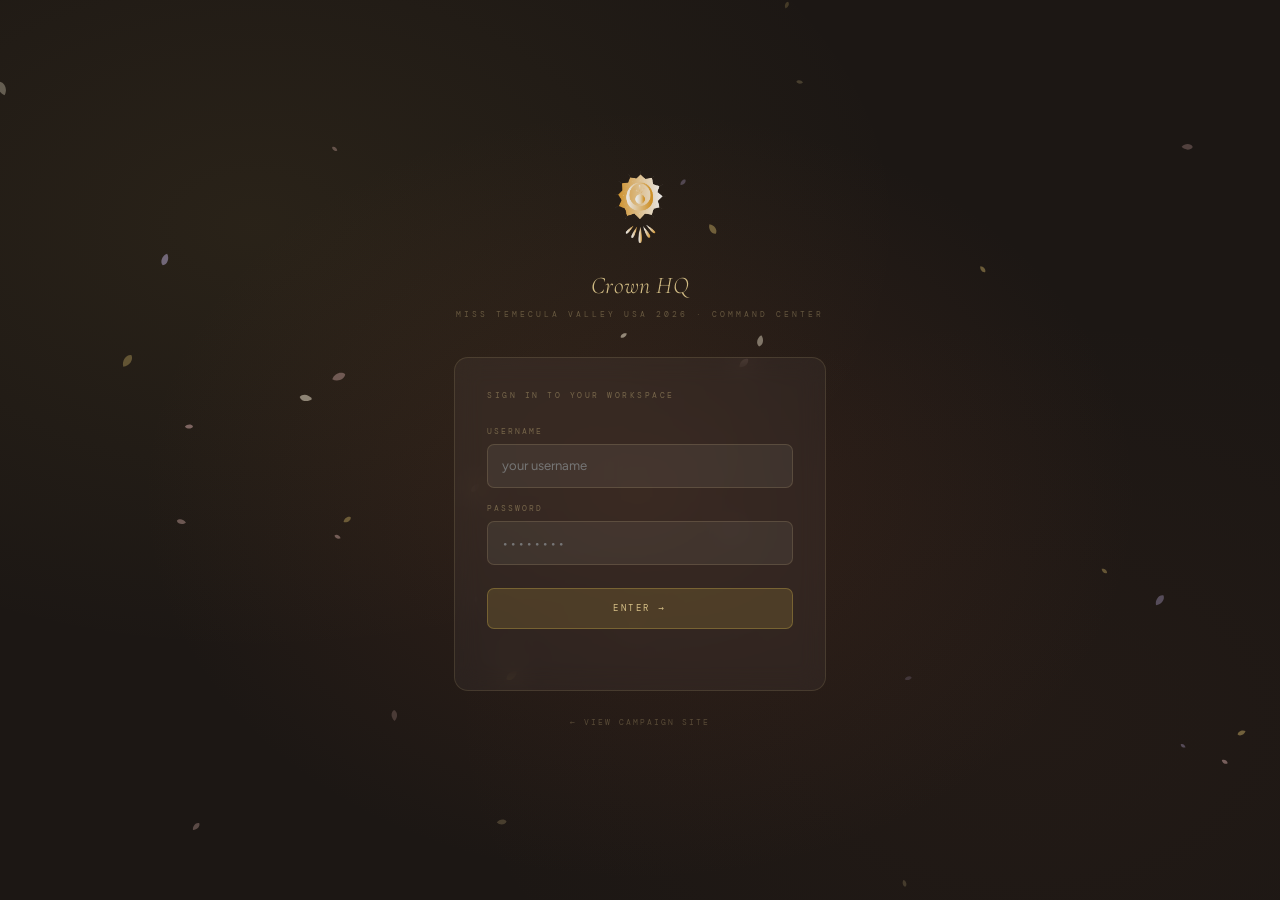
==== commit 0d02cd3e: "image editor improvements" ====
--- a/index.html
+++ b/index.html
@@ -315,6 +315,6 @@
   <button class="btn bg" style="margin-top:.5rem;font-size:.65rem;width:100%" onclick="addGoalRow()">+ Add Goal</button>
   <div class="m-acts"><button class="btn bg" onclick="closeM('m-goals')">Cancel</button><button class="btn bp" onclick="saveGoals()">Save All</button></div>
 </div></div>
-<script src="app.js?v=20260331i"></script>
+<script src="app.js?v=20260331j"></script>
 </body>
 </html>
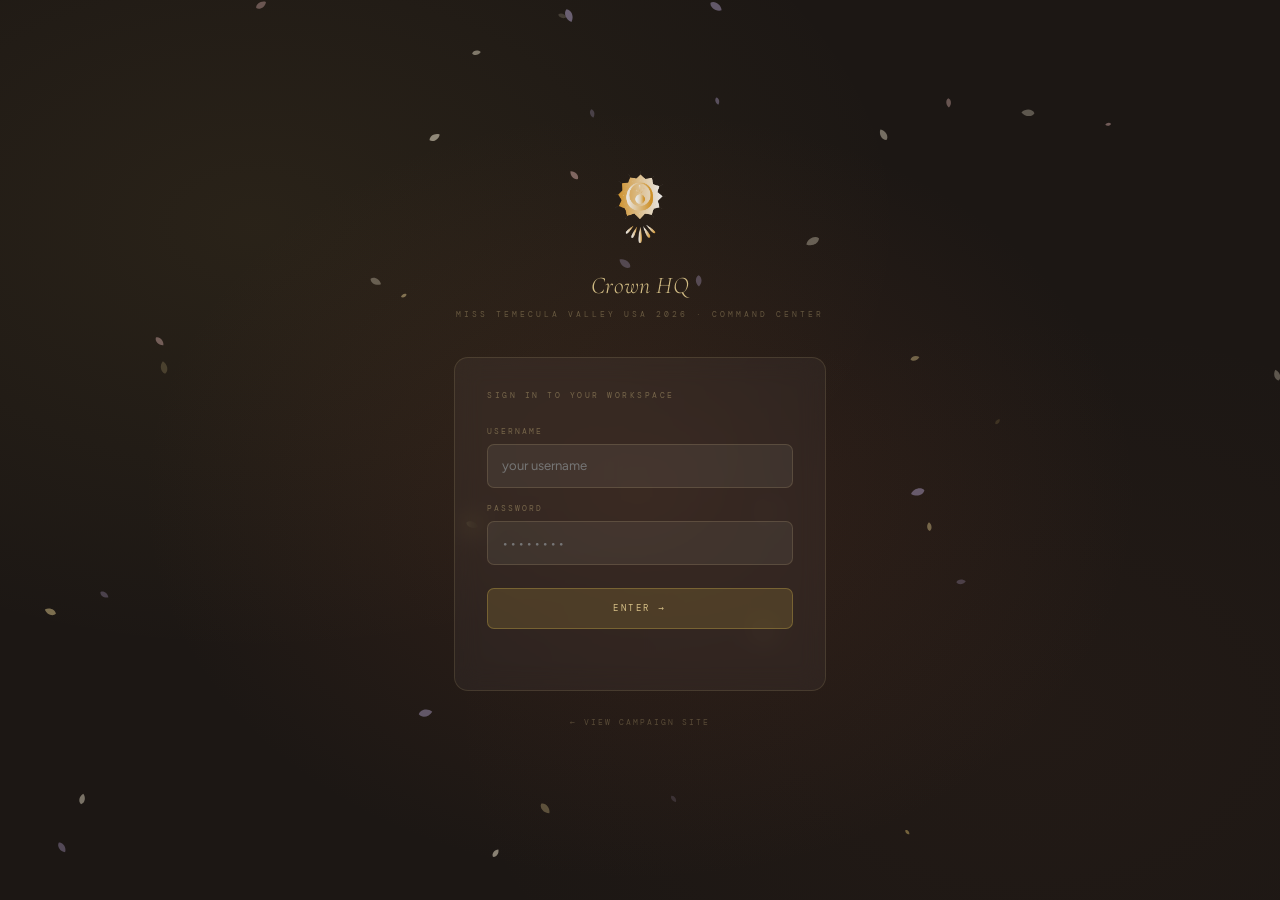
==== commit d6e046e2: "image editor for commit message" ====
--- a/index.html
+++ b/index.html
@@ -315,6 +315,6 @@
   <button class="btn bg" style="margin-top:.5rem;font-size:.65rem;width:100%" onclick="addGoalRow()">+ Add Goal</button>
   <div class="m-acts"><button class="btn bg" onclick="closeM('m-goals')">Cancel</button><button class="btn bp" onclick="saveGoals()">Save All</button></div>
 </div></div>
-<script src="app.js?v=20260331j"></script>
+<script src="app.js?v=20260331k"></script>
 </body>
 </html>
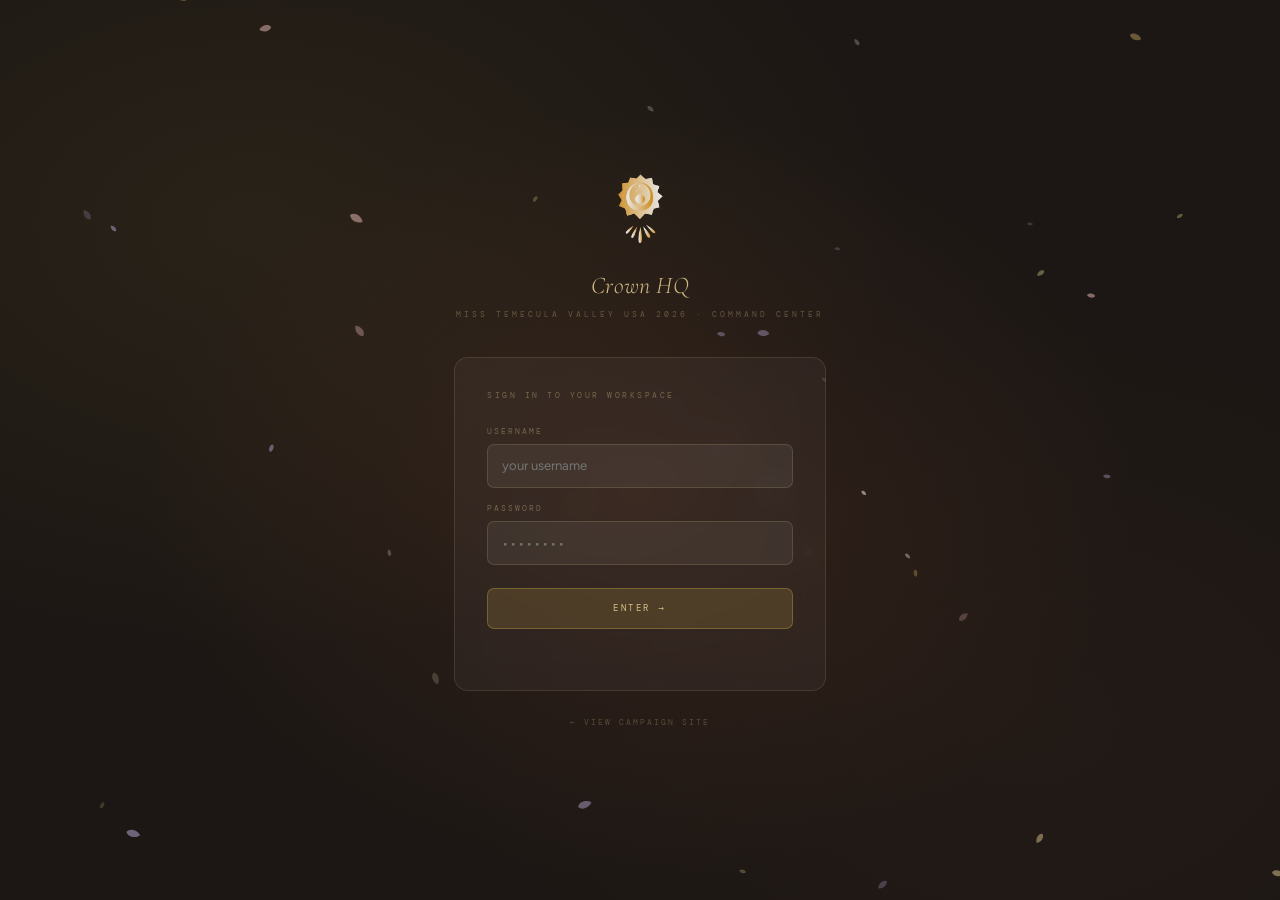
==== commit 67e7a9bf: "fix image crop" ====
--- a/index.html
+++ b/index.html
@@ -315,6 +315,6 @@
   <button class="btn bg" style="margin-top:.5rem;font-size:.65rem;width:100%" onclick="addGoalRow()">+ Add Goal</button>
   <div class="m-acts"><button class="btn bg" onclick="closeM('m-goals')">Cancel</button><button class="btn bp" onclick="saveGoals()">Save All</button></div>
 </div></div>
-<script src="app.js?v=20260331k"></script>
+<script src="app.js?v=20260331l"></script>
 </body>
 </html>
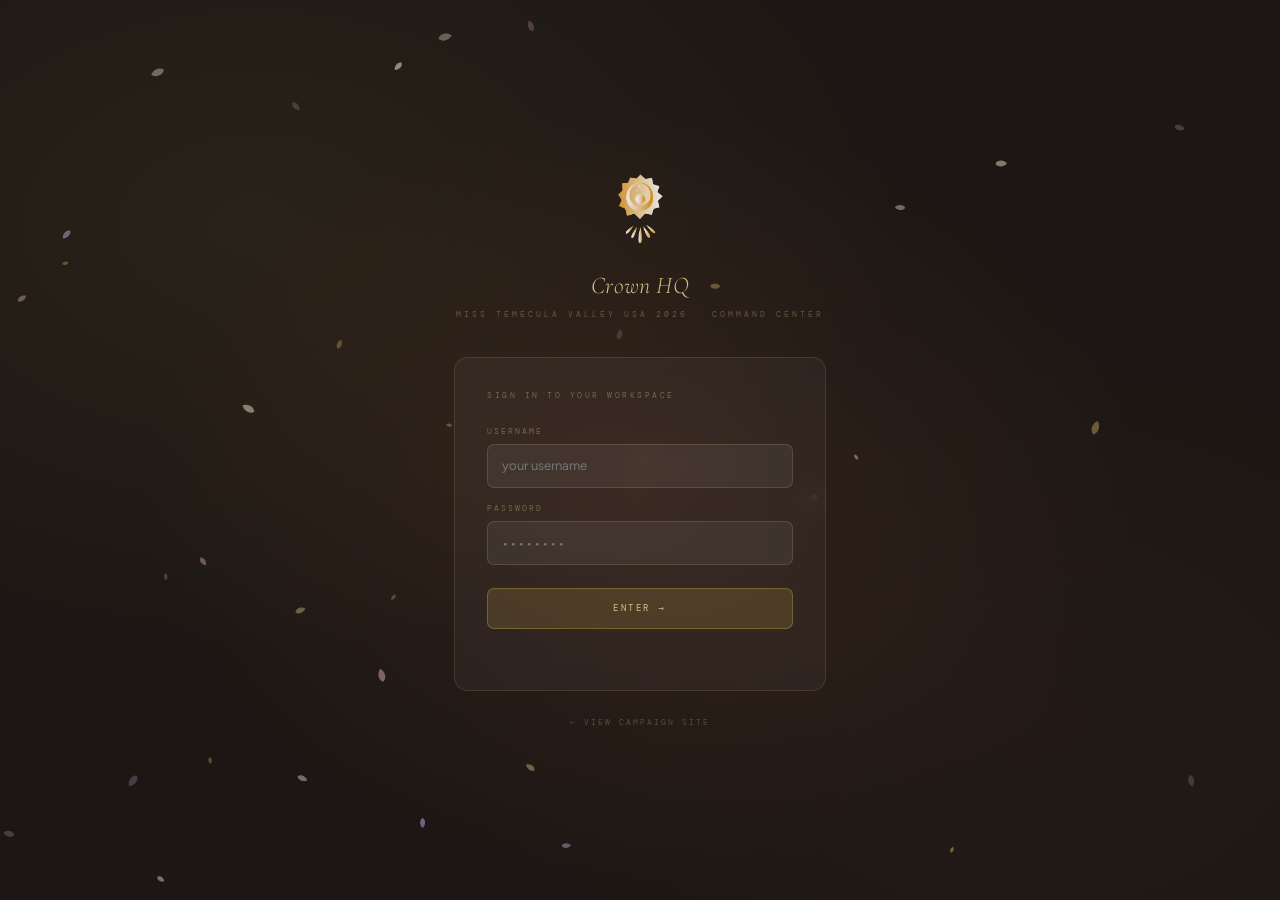
==== commit e2f8f6ae: "fixing the version number for app.js in index.html to ensure the latest version is loaded." ====
--- a/index.html
+++ b/index.html
@@ -315,6 +315,6 @@
   <button class="btn bg" style="margin-top:.5rem;font-size:.65rem;width:100%" onclick="addGoalRow()">+ Add Goal</button>
   <div class="m-acts"><button class="btn bg" onclick="closeM('m-goals')">Cancel</button><button class="btn bp" onclick="saveGoals()">Save All</button></div>
 </div></div>
-<script src="app.js?v=20260331l"></script>
+<script src="app.js?v=20260331m"></script>
 </body>
 </html>
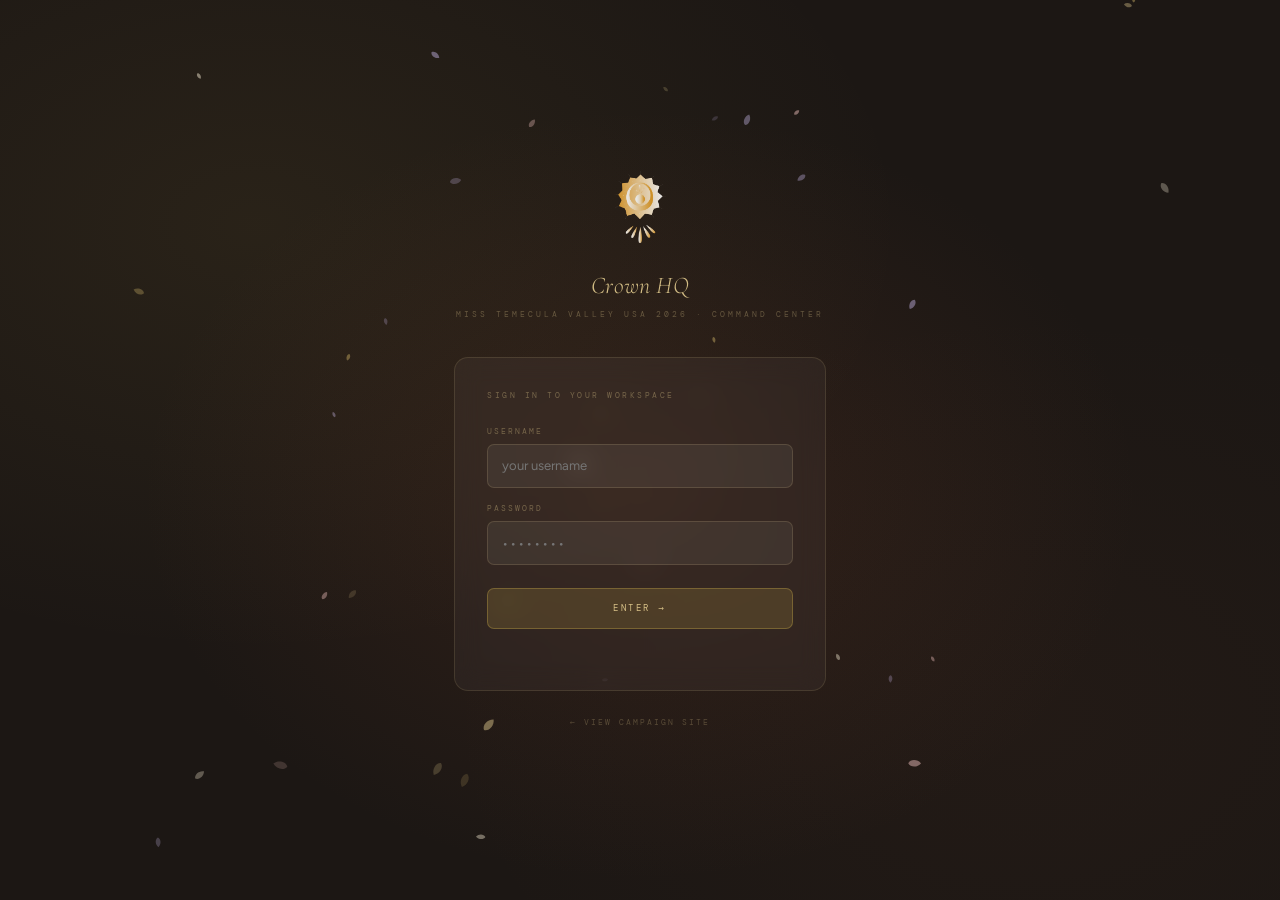
==== commit c2ba62b2: "edit box" ====
--- a/index.html
+++ b/index.html
@@ -315,6 +315,6 @@
   <button class="btn bg" style="margin-top:.5rem;font-size:.65rem;width:100%" onclick="addGoalRow()">+ Add Goal</button>
   <div class="m-acts"><button class="btn bg" onclick="closeM('m-goals')">Cancel</button><button class="btn bp" onclick="saveGoals()">Save All</button></div>
 </div></div>
-<script src="app.js?v=20260331m"></script>
+<script src="app.js?v=20260331n"></script>
 </body>
 </html>
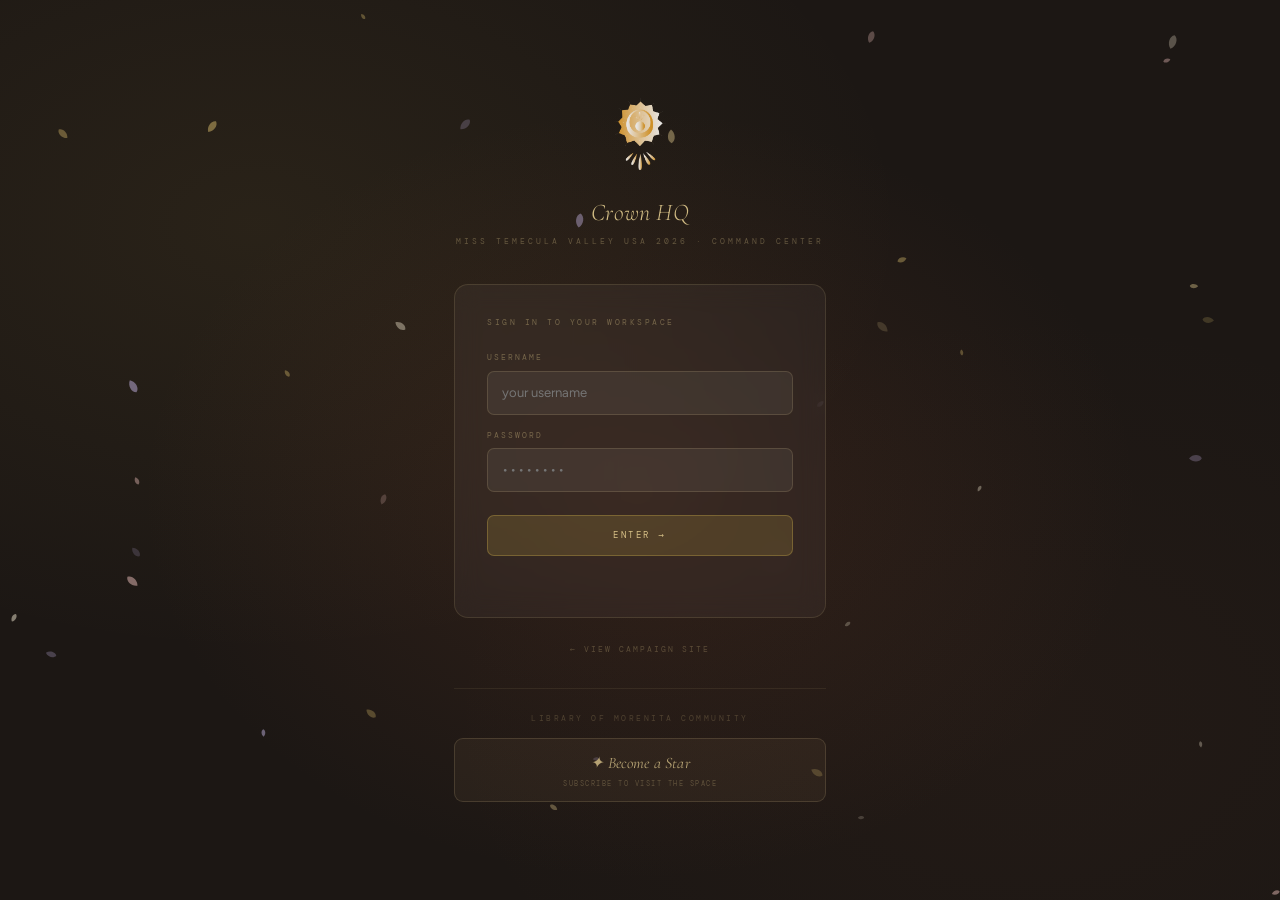
==== commit 91281938: "updates to the .DS_Store file, app.js, index.html, and styles.css" ====
--- a/index.html
+++ b/index.html
@@ -127,6 +127,37 @@
     onmouseout="this.style.color='rgba(240,216,152,.25)'">
       &larr; View Campaign Site
     </a>
+
+    <!-- Stars portal entry — self-serve subscription -->
+    <div style="
+      margin-top:2rem;width:100%;
+      border-top:0.5px solid rgba(240,216,152,.08);
+      padding-top:1.5rem;text-align:center;
+    ">
+      <div style="
+        font-family:var(--fm);font-size:.48rem;letter-spacing:2.5px;
+        text-transform:uppercase;color:rgba(240,216,152,.2);
+        margin-bottom:.85rem;
+      ">Library of Morenita Community</div>
+      <button onclick="openPortalLogin('star')" style="
+        width:100%;padding:.75rem;
+        background:rgba(240,216,152,.05);
+        border:0.5px solid rgba(240,216,152,.15);
+        border-radius:9px;cursor:pointer;
+        transition:all .2s;
+      "
+      onmouseover="this.style.background='rgba(240,216,152,.1)';this.style.borderColor='rgba(240,216,152,.3)'"
+      onmouseout="this.style.background='rgba(240,216,152,.05)';this.style.borderColor='rgba(240,216,152,.15)'">
+        <div style="
+          font-family:var(--fd);font-size:1rem;font-style:italic;
+          color:rgba(240,216,152,.7);letter-spacing:.01em;margin-bottom:.2rem;
+        ">✦ Become a Star</div>
+        <div style="
+          font-family:var(--fm);font-size:.46rem;letter-spacing:1.5px;
+          text-transform:uppercase;color:rgba(240,216,152,.25);
+        ">Subscribe to visit the space</div>
+      </button>
+    </div>
   </div>
 </div>
 
@@ -138,7 +169,9 @@
       <div class="tb-logo">STARDOM <span style="font-family:var(--fm);font-size:.6rem;letter-spacing:2px;opacity:.5" id="logo-slot"><!-- LOGO --></span><span>✦ Amelia Arabe</span></div>
     </div>
     <div class="tb-r" id="tb-r">
-      <div class="tb-date" id="tb-date" style="font-family:var(--fm);font-size:.55rem;letter-spacing:2px;color:rgba(240,216,152,.25);text-transform:uppercase"></div>
+      <!-- Date hidden by default — redundant with OS clock -->
+      <div class="tb-date" id="tb-date" style="display:none"></div>
+      <!-- Sync indicator: dot-only; full label shows on hover (see CSS) -->
       <div class="tb-sync idle" id="tb-sync" title="Supabase sync status">
         <span class="tb-sync-dot"></span>
         <span id="tb-sync-text">Supabase ready</span>
@@ -150,7 +183,8 @@
       <button class="tb-btn" onclick="toggleSearch()">Search</button>
       <button class="tb-btn" onclick="toggleQC()">+ Quick Add</button>
       <button id="em-btn" onclick="toggleEM()" style="display:none;font-family:var(--fm);font-size:.48rem;letter-spacing:2px;text-transform:uppercase;padding:.28rem .75rem;border-radius:20px;border:0.5px solid rgba(201,168,76,.25);background:transparent;color:rgba(201,168,76,.5);cursor:pointer;transition:all .18s" onmouseover="this.style.color='rgba(201,168,76,.9)';this.style.borderColor='rgba(201,168,76,.5)'" onmouseout="if(!this.classList.contains('on')){this.style.color='rgba(201,168,76,.5)';this.style.borderColor='rgba(201,168,76,.25)'}">Edit Mode</button>
-      <button class="tb-btn" onclick="doSwitch()">Switch</button>
+      <!-- Switch button minimized to icon — title tooltip preserves discoverability -->
+      <button class="tb-btn" onclick="doSwitch()" title="Switch user">↩</button>
     </div>
   </div>
   <div class="layout">
@@ -233,6 +267,29 @@
   <div class="fg-row"><div class="fg"><label>Duration (hrs)</label><input class="fi" id="ev-dur" type="number" value="1" min="0.5" step="0.5"></div><div class="fg"><label>Type</label><select class="fs" id="ev-type"><option value="coach">Pageant Coach</option><option value="styling">Styling</option><option value="hair">Hair & Makeup</option><option value="fitness">Fitness</option><option value="photo">Photography</option></select></div></div>
   <div class="fg"><label>With</label><input class="fi" id="ev-who" placeholder="Who"></div>
   <div class="m-acts"><button class="btn bg" onclick="S._editingEvId=null;var sb=document.querySelector('#m-ev .btn.bp');if(sb)sb.textContent='Save';closeM('m-ev')">Cancel</button><button class="btn bd" id="ev-del-btn" style="display:none" onclick="deleteCalEvent()">Delete</button><button class="btn bp" onclick="addEvent()">Save</button></div>
+</div></div>
+
+<!-- LOOK EDITOR MODAL — opened by clicking a look's title in grid or gallery -->
+<div class="ov" id="m-look-editor"><div class="modal" style="max-width:540px">
+  <h3 id="le-title">Edit Look</h3>
+  <div class="fg-row">
+    <div class="fg"><label>Event</label><input class="fi" id="le-event" placeholder="e.g. Miss California USA 2026"></div>
+    <div class="fg"><label>Round</label><input class="fi" id="le-round" placeholder="e.g. Evening Gown"></div>
+  </div>
+  <div class="fg"><label>Look Title</label><input class="fi" id="le-look-title" placeholder="Name this look"></div>
+  <div class="fg"><label>Notes / Inspiration</label><textarea class="ft" id="le-notes" placeholder="Details, styling notes, inspiration..." style="min-height:80px"></textarea></div>
+  <div class="fg">
+    <label>Photo</label>
+    <div id="le-img-preview" style="width:80px;height:80px;border-radius:6px;background:var(--iv2);border:0.5px solid var(--iv3);overflow:hidden;margin-bottom:.5rem;display:flex;align-items:center;justify-content:center;color:var(--muted);font-size:.7rem">No photo</div>
+    <label style="cursor:pointer;display:inline-flex;align-items:center;gap:.4rem;font-size:.72rem;color:var(--si)">
+      Change photo <input type="file" accept="image/*" style="display:none" onchange="setLookEditorImg(event)">
+    </label>
+  </div>
+  <div class="m-acts">
+    <button class="btn bg" onclick="closeM('m-look-editor')">Cancel</button>
+    <button class="btn bd" onclick="deleteLookFromEditor()" style="margin-right:auto">Delete</button>
+    <button class="btn bp" onclick="saveLookEditor()">Save</button>
+  </div>
 </div></div>
 
 <!-- SEARCH OVERLAY -->
--- a/styles.css
+++ b/styles.css
@@ -814,3 +814,140 @@
 /* ── COUNTDOWN URGENCY ──────────────────────────────── */
 .countdown-urgent .oath { background: linear-gradient(135deg, var(--ink), #3D1B10) !important; }
 .countdown-urgent .sb-bot .sb-mn { color: var(--sil) !important; }
+
+/* ══════════════════════════════════════════════════════
+   TOPBAR — minimal sync indicator
+   Dot-only by default; full label appears on hover
+   ══════════════════════════════════════════════════════ */
+#tb-sync-text { display: none; transition: opacity .15s; }
+.tb-sync:hover #tb-sync-text { display: inline; }
+
+/* ══════════════════════════════════════════════════════
+   LOOKS — gallery mode styles
+   ══════════════════════════════════════════════════════ */
+
+/* Looks grid: g3 handles the columns; looks-grid adds a small gap tweak */
+.looks-grid { gap: .75rem; }
+
+/* Clickable look title — subtle underline cue */
+.look-title-link {
+  cursor: pointer;
+  transition: color .15s;
+}
+.look-title-link:hover { color: var(--si); }
+
+/* Gallery wrapper — relative so arrows can be positioned */
+.looks-gallery-wrap {
+  position: relative;
+  margin-bottom: .5rem;
+}
+
+/* Two-column gallery card: image left, details right */
+.looks-gallery-card {
+  display: grid;
+  grid-template-columns: 1fr 1fr;
+  gap: 0;
+  background: var(--wh);
+  border: 0.5px solid var(--iv3);
+  border-radius: var(--rl, 8px);
+  overflow: hidden;
+  min-height: 420px;
+}
+
+/* Image panel fills its cell */
+.looks-gallery-img {
+  background: var(--iv2);
+  overflow: hidden;
+}
+
+/* Details panel gets padding */
+.looks-gallery-details {
+  padding: 1.75rem 1.5rem;
+  display: flex;
+  flex-direction: column;
+  gap: 0;
+}
+
+/* Prev / Next arrow buttons */
+.lg-arrow {
+  position: absolute;
+  top: 50%;
+  transform: translateY(-50%);
+  background: rgba(28,23,20,.55);
+  border: none;
+  border-radius: 50%;
+  width: 40px;
+  height: 40px;
+  color: white;
+  font-size: 1.35rem;
+  line-height: 1;
+  cursor: pointer;
+  z-index: 2;
+  transition: background .15s;
+  display: flex;
+  align-items: center;
+  justify-content: center;
+}
+.lg-arrow:hover:not(:disabled) { background: rgba(139,74,47,.75); }
+.lg-prev { left: .65rem; }
+.lg-next { right: .65rem; }
+
+/* Dot navigation row */
+.lg-dots {
+  display: flex;
+  justify-content: center;
+  gap: .4rem;
+  padding: .65rem 0 .25rem;
+}
+.lg-dot {
+  width: 7px;
+  height: 7px;
+  border-radius: 50%;
+  background: var(--iv3);
+  border: none;
+  cursor: pointer;
+  transition: background .15s, transform .15s;
+  padding: 0;
+}
+.lg-dot.on {
+  background: var(--si);
+  transform: scale(1.25);
+}
+
+/* Stack gallery card on narrow screens */
+@media(max-width: 768px) {
+  .looks-gallery-card {
+    grid-template-columns: 1fr;
+    min-height: auto;
+  }
+  .looks-gallery-img { aspect-ratio: 4/3; }
+}
+
+/* ══════════════════════════════════════════════════════
+   BRAND GUIDELINES — series accordion
+   ══════════════════════════════════════════════════════ */
+
+/* Reel ideas table shared across all series */
+.bg-reel-table {
+  width: 100%;
+  border-collapse: collapse;
+  font-size: .72rem;
+}
+.bg-reel-table td {
+  padding: .35rem .5rem;
+  border-bottom: 0.5px solid var(--iv3);
+  vertical-align: top;
+  line-height: 1.5;
+}
+.bg-reel-table tr:last-child td { border-bottom: none; }
+
+/* Series accordion header hover */
+.bg-series-head:hover { background: var(--iv) !important; }
+
+/* ══════════════════════════════════════════════════════
+   FAN PORTAL — fan dashboard styles
+   ══════════════════════════════════════════════════════ */
+
+/* Fan mood board items (read-only — no delete button) */
+/* Reuses existing .mb-item and .mb-grid styles */
+/* No additional rules needed — .mb-rm buttons are simply not rendered */
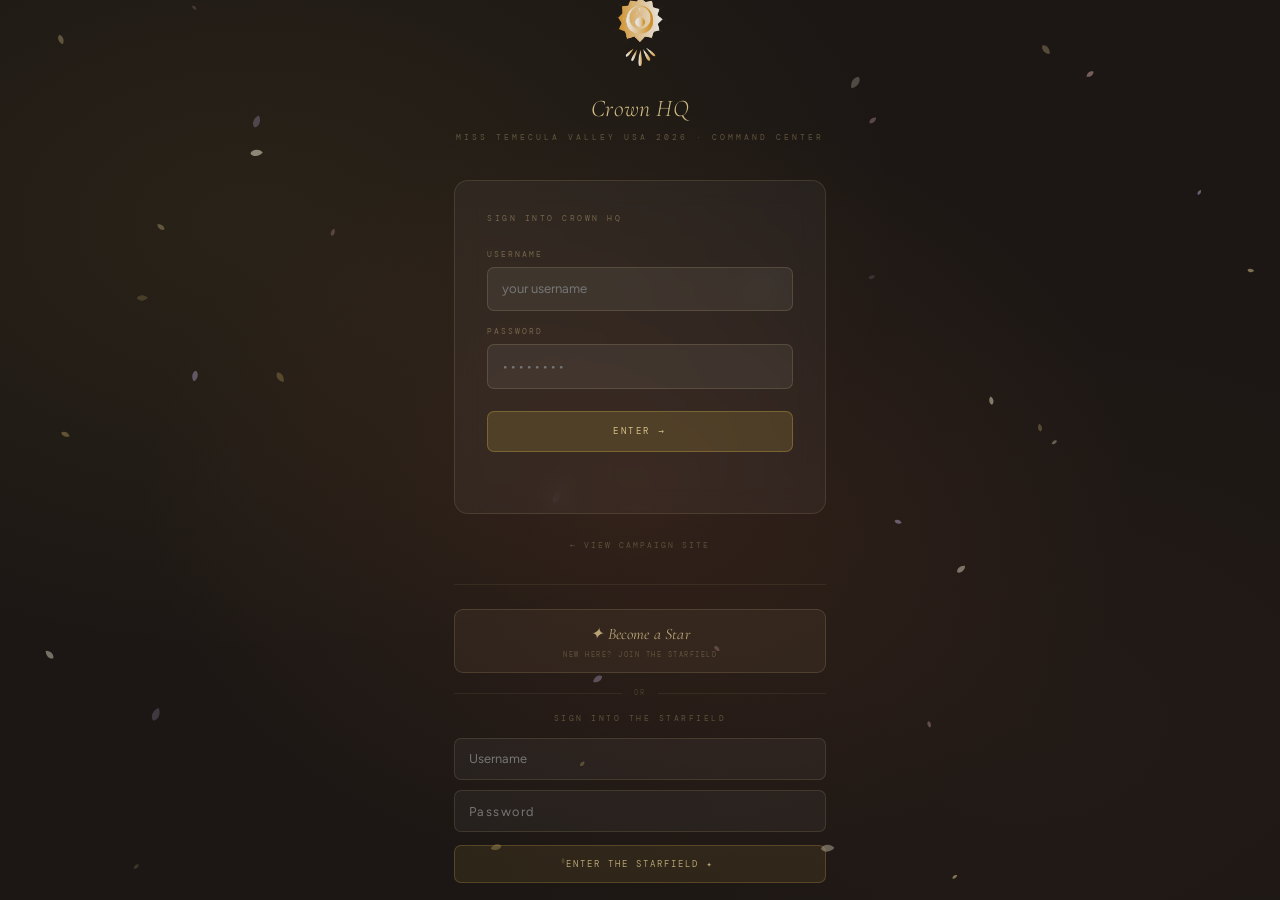
==== commit 4af851b3: "bug fixes" ====
--- a/index.html
+++ b/index.html
@@ -50,7 +50,7 @@
         font-family:var(--fm);font-size:.52rem;letter-spacing:2.5px;
         text-transform:uppercase;color:rgba(240,216,152,.35);
         margin-bottom:1.4rem;
-      ">Sign in to your workspace</div>
+      ">Sign into Crown HQ</div>
 
       <div style="margin-bottom:.9rem;">
         <label style="
@@ -128,35 +128,59 @@
       &larr; View Campaign Site
     </a>
 
-    <!-- Stars portal entry — self-serve subscription -->
-    <div style="
-      margin-top:2rem;width:100%;
-      border-top:0.5px solid rgba(240,216,152,.08);
-      padding-top:1.5rem;text-align:center;
-    ">
-      <div style="
-        font-family:var(--fm);font-size:.48rem;letter-spacing:2.5px;
-        text-transform:uppercase;color:rgba(240,216,152,.2);
-        margin-bottom:.85rem;
-      ">Library of Morenita Community</div>
-      <button onclick="openPortalLogin('star')" style="
-        width:100%;padding:.75rem;
+    <!-- Stars portal entry -->
+    <div style="margin-top:2rem;width:100%;border-top:0.5px solid rgba(240,216,152,.08);padding-top:1.5rem;">
+
+      <!-- New stars: sign up -->
+      <a href="star.html" style="
+        display:block;width:100%;padding:.75rem;
         background:rgba(240,216,152,.05);
         border:0.5px solid rgba(240,216,152,.15);
         border-radius:9px;cursor:pointer;
-        transition:all .2s;
+        transition:all .2s;text-decoration:none;text-align:center;
       "
       onmouseover="this.style.background='rgba(240,216,152,.1)';this.style.borderColor='rgba(240,216,152,.3)'"
       onmouseout="this.style.background='rgba(240,216,152,.05)';this.style.borderColor='rgba(240,216,152,.15)'">
-        <div style="
-          font-family:var(--fd);font-size:1rem;font-style:italic;
-          color:rgba(240,216,152,.7);letter-spacing:.01em;margin-bottom:.2rem;
-        ">✦ Become a Star</div>
-        <div style="
-          font-family:var(--fm);font-size:.46rem;letter-spacing:1.5px;
-          text-transform:uppercase;color:rgba(240,216,152,.25);
-        ">Subscribe to visit the space</div>
+        <div style="font-family:var(--fd);font-size:1rem;font-style:italic;color:rgba(240,216,152,.7);letter-spacing:.01em;margin-bottom:.2rem;">✦ Become a Star</div>
+        <div style="font-family:var(--fm);font-size:.46rem;letter-spacing:1.5px;text-transform:uppercase;color:rgba(240,216,152,.25);">New here? Join the Starfield</div>
+      </a>
+
+      <!-- Divider -->
+      <div style="display:flex;align-items:center;gap:.75rem;margin:.9rem 0;">
+        <div style="flex:1;height:0.5px;background:rgba(240,216,152,.08)"></div>
+        <div style="font-family:var(--fm);font-size:.44rem;letter-spacing:2px;text-transform:uppercase;color:rgba(240,216,152,.18)">or</div>
+        <div style="flex:1;height:0.5px;background:rgba(240,216,152,.08)"></div>
+      </div>
+
+      <!-- Returning stars: sign in -->
+      <div style="font-family:var(--fm);font-size:.48rem;letter-spacing:2.5px;text-transform:uppercase;color:rgba(240,216,152,.28);margin-bottom:.85rem;text-align:center;">Sign into the Starfield</div>
+      <div style="margin-bottom:.65rem;">
+        <input id="star-login-username" type="text" autocomplete="username" placeholder="Username"
+          onkeydown="if(event.key==='Enter')document.getElementById('star-login-password').focus()"
+          style="width:100%;padding:.65rem .85rem;background:rgba(250,247,242,.04);border:0.5px solid rgba(240,216,152,.12);border-radius:7px;color:rgba(250,247,242,.82);font-family:var(--fb);font-size:.8rem;outline:none;transition:border-color .2s;"
+          onfocus="this.style.borderColor='rgba(240,216,152,.35)'"
+          onblur="this.style.borderColor='rgba(240,216,152,.12)'">
+      </div>
+      <div style="margin-bottom:.8rem;">
+        <input id="star-login-password" type="password" autocomplete="current-password" placeholder="Password"
+          onkeydown="if(event.key==='Enter')submitStarLogin()"
+          style="width:100%;padding:.65rem .85rem;background:rgba(250,247,242,.04);border:0.5px solid rgba(240,216,152,.12);border-radius:7px;color:rgba(250,247,242,.82);font-family:var(--fb);font-size:.8rem;outline:none;letter-spacing:.12em;transition:border-color .2s;"
+          onfocus="this.style.borderColor='rgba(240,216,152,.35)'"
+          onblur="this.style.borderColor='rgba(240,216,152,.12)'">
+      </div>
+      <button onclick="submitStarLogin()" style="
+        width:100%;padding:.72rem;
+        background:rgba(201,168,76,.1);border:0.5px solid rgba(201,168,76,.25);
+        border-radius:7px;font-family:var(--fm);font-size:.54rem;
+        letter-spacing:2px;text-transform:uppercase;
+        color:rgba(240,216,152,.7);cursor:pointer;transition:all .2s;
+      "
+      onmouseover="this.style.background='rgba(201,168,76,.2)';this.style.borderColor='rgba(201,168,76,.45)'"
+      onmouseout="this.style.background='rgba(201,168,76,.1)';this.style.borderColor='rgba(201,168,76,.25)'">
+        Enter the Starfield ✦
       </button>
+      <div id="star-login-error" style="font-family:var(--fm);font-size:.5rem;letter-spacing:1px;color:rgba(255,120,80,.6);text-align:center;margin-top:.65rem;min-height:.8rem;"></div>
+
     </div>
   </div>
 </div>
@@ -180,9 +204,6 @@
         <div class="tb-av" id="tb-av">AA</div>
         <span class="tb-un" id="tb-un">Amelia</span>
       </div>
-      <button class="tb-btn" onclick="toggleSearch()">Search</button>
-      <button class="tb-btn" onclick="toggleQC()">+ Quick Add</button>
-      <button id="em-btn" onclick="toggleEM()" style="display:none;font-family:var(--fm);font-size:.48rem;letter-spacing:2px;text-transform:uppercase;padding:.28rem .75rem;border-radius:20px;border:0.5px solid rgba(201,168,76,.25);background:transparent;color:rgba(201,168,76,.5);cursor:pointer;transition:all .18s" onmouseover="this.style.color='rgba(201,168,76,.9)';this.style.borderColor='rgba(201,168,76,.5)'" onmouseout="if(!this.classList.contains('on')){this.style.color='rgba(201,168,76,.5)';this.style.borderColor='rgba(201,168,76,.25)'}">Edit Mode</button>
       <!-- Switch button minimized to icon — title tooltip preserves discoverability -->
       <button class="tb-btn" onclick="doSwitch()" title="Switch user">↩</button>
     </div>
@@ -292,29 +313,6 @@
   </div>
 </div></div>
 
-<!-- SEARCH OVERLAY -->
-<div id="search-overlay" style="display:none;position:fixed;inset:0;background:rgba(26,19,64,.92);z-index:800;padding:5rem 1rem 1rem;backdrop-filter:blur(8px)">
-  <div style="max-width:560px;margin:0 auto">
-    <div style="display:flex;gap:.5rem;margin-bottom:1rem">
-      <input id="search-input" placeholder="Search sponsors, articles, events, cards..." style="flex:1;background:rgba(255,255,255,.08);border:1px solid rgba(216,212,236,.2);border-radius:3px;padding:.65rem 1rem;font-family:var(--fb);font-size:.9rem;color:var(--ch);outline:none" oninput="runSearch(this.value)">
-      <button onclick="toggleSearch()" style="background:none;border:1px solid rgba(216,212,236,.2);border-radius:3px;padding:.65rem .85rem;color:var(--ch);cursor:pointer;font-family:var(--fm);font-size:.6rem">ESC</button>
-    </div>
-    <div id="search-results" style="display:flex;flex-direction:column;gap:.35rem;max-height:60vh;overflow-y:auto"></div>
-  </div>
-</div>
-
-<!-- QUICK CAPTURE OVERLAY -->
-<div id="qc-overlay" style="display:none;position:fixed;inset:0;background:rgba(26,19,64,.92);z-index:800;padding:5rem 1rem 1rem;backdrop-filter:blur(8px)">
-  <div style="max-width:480px;margin:0 auto">
-    <div style="font-family:var(--fd);font-size:1.4rem;font-style:italic;color:var(--ch);margin-bottom:.85rem;text-align:center">Quick Capture</div>
-    <textarea id="qc-text" placeholder="Drop a thought, link, task, or idea..." style="width:100%;min-height:100px;background:rgba(255,255,255,.08);border:1px solid rgba(216,212,236,.2);border-radius:3px;padding:.85rem 1rem;font-family:var(--fb);font-size:.88rem;color:var(--ch);outline:none;resize:none;line-height:1.7"></textarea>
-    <div style="font-family:var(--fm);font-size:.52rem;color:rgba(216,212,236,.35);margin-top:.45rem;margin-bottom:.65rem;letter-spacing:1px">→ drops into Discussion · General</div>
-    <div style="display:flex;gap:.5rem">
-      <button onclick="submitQC()" style="background:var(--tz3);border:none;border-radius:3px;padding:.45rem 1.25rem;font-family:var(--fb);font-size:.75rem;font-weight:600;color:var(--ch);cursor:pointer">Capture</button>
-      <button onclick="toggleQC()" style="background:none;border:1px solid rgba(216,212,236,.2);border-radius:3px;padding:.45rem .85rem;font-family:var(--fm);font-size:.6rem;color:rgba(216,212,236,.5);cursor:pointer">Cancel</button>
-    </div>
-  </div>
-</div>
 
 <div class="toast" id="toast">Saved</div>
 
